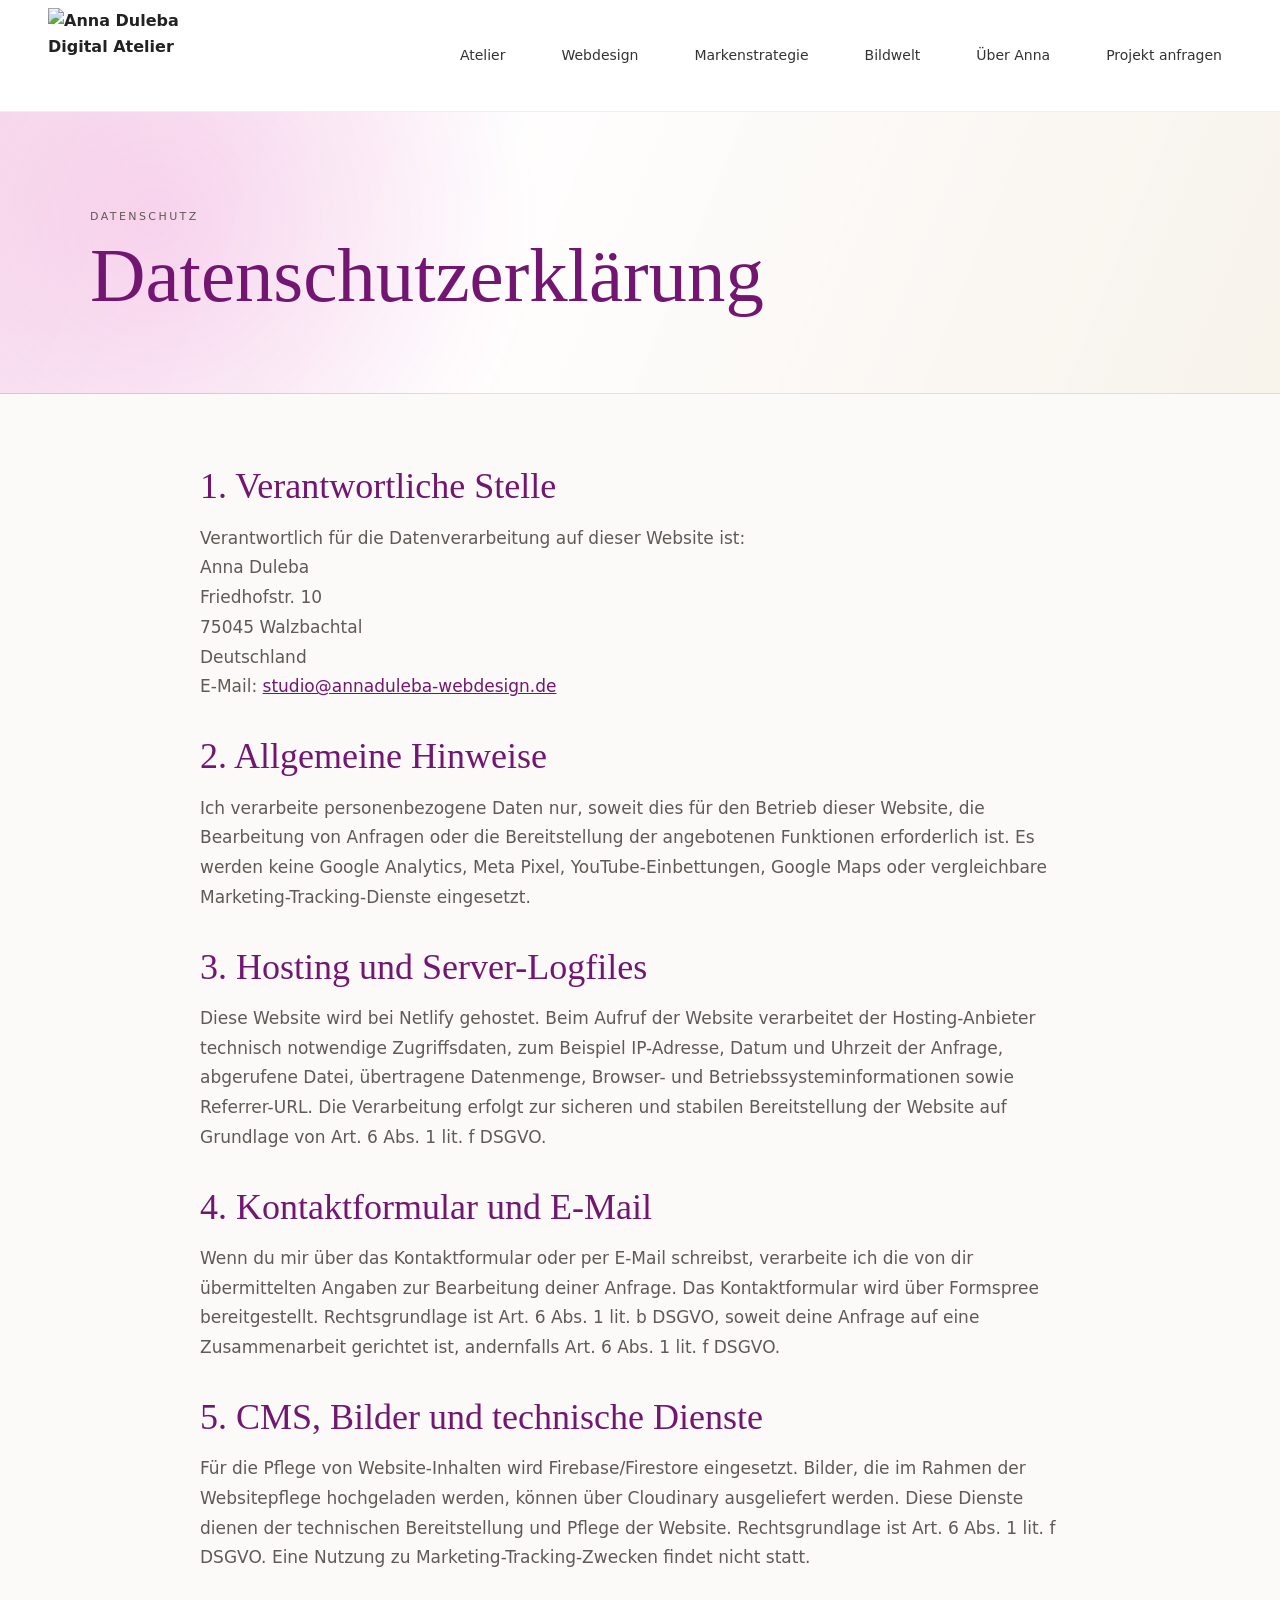
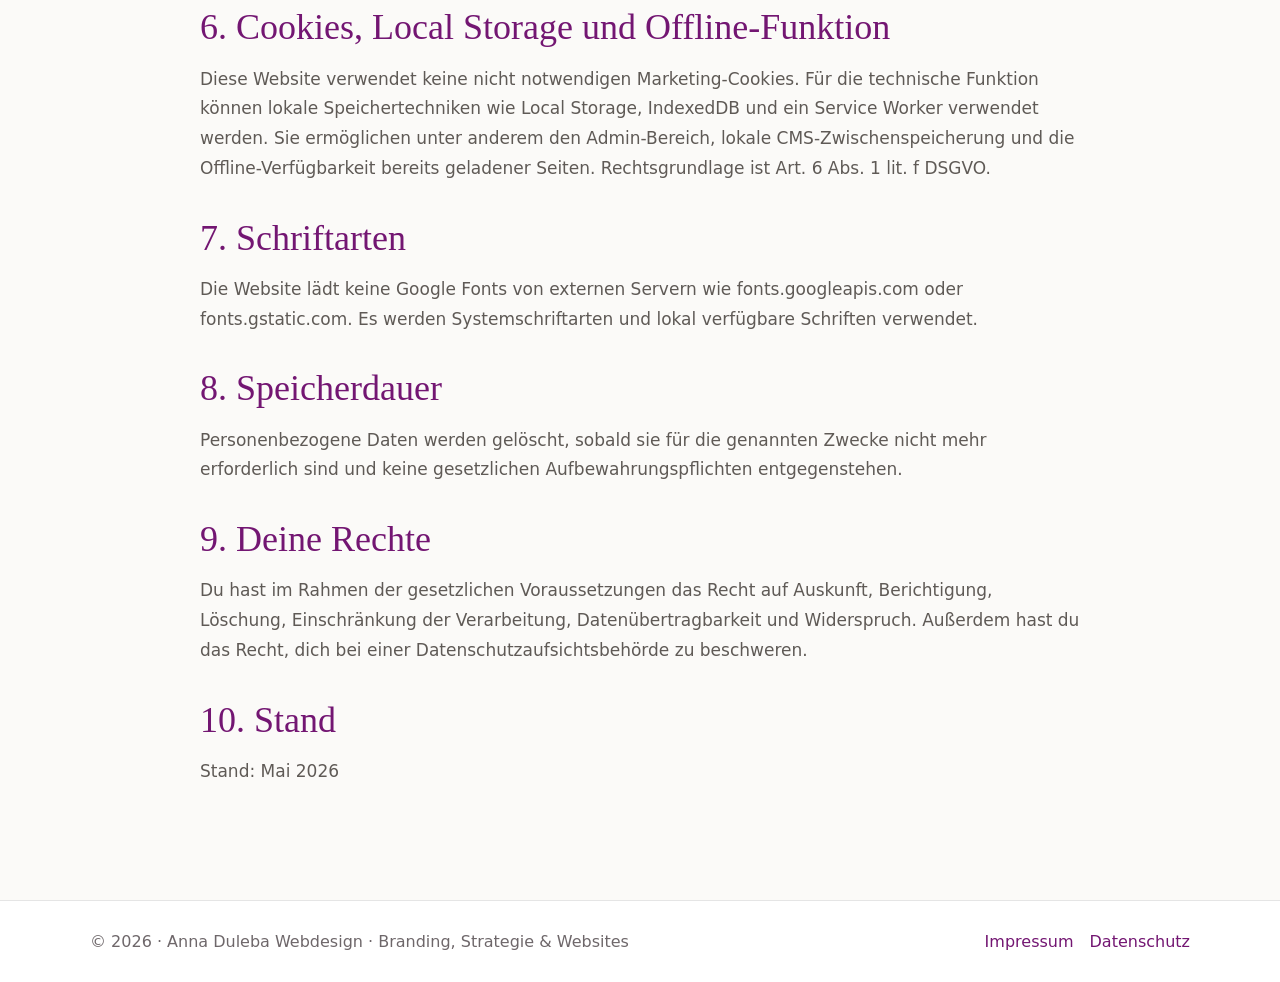
==== datenschutz/index.html @ f2fc76fa "Add legal pages and privacy-safe footer" ====
<!doctype html>
<html lang="de">
<head>
  <meta charset="utf-8" />
  <meta name="viewport" content="width=device-width,initial-scale=1" />
  <title>Datenschutz | Anna Duleba Digital Atelier</title>
  <meta name="description" content="Datenschutzerklärung von Anna Duleba Digital Atelier." />
  <meta name="robots" content="index,follow" />
  <link rel="canonical" href="https://annaduleba-webdesign.de/datenschutz/" />
  <link rel="icon" type="image/svg+xml" href="/favicon.svg">
  <link rel="icon" type="image/png" sizes="32x32" href="/favicon-32x32.png">
  <link rel="apple-touch-icon" href="/apple-touch-icon.png">
  <meta name="theme-color" content="#fffafd" />
  <link rel="stylesheet" href="/styles.css?v=legal-1" />
</head>
<body class="page-legal">
  <div id="site-header" class="site-header-overlay"></div>
  <main>
    <section class="legal-hero">
      <div class="container">
        <p class="eyebrow">DATENSCHUTZ</p>
        <h1>Datenschutzerklärung</h1>
      </div>
    </section>
    <section class="container legal-content">
      <h2>1. Verantwortliche Stelle</h2>
      <p>Verantwortlich für die Datenverarbeitung auf dieser Website ist:<br>Anna Duleba<br>Friedhofstr. 10<br>75045 Walzbachtal<br>Deutschland<br>E-Mail: <a href="mailto:studio@annaduleba-webdesign.de">studio@annaduleba-webdesign.de</a></p>
      <h2>2. Allgemeine Hinweise</h2>
      <p>Ich verarbeite personenbezogene Daten nur, soweit dies für den Betrieb dieser Website, die Bearbeitung von Anfragen oder die Bereitstellung der angebotenen Funktionen erforderlich ist. Es werden keine Google Analytics, Meta Pixel, YouTube-Einbettungen, Google Maps oder vergleichbare Marketing-Tracking-Dienste eingesetzt.</p>
      <h2>3. Hosting und Server-Logfiles</h2>
      <p>Diese Website wird bei Netlify gehostet. Beim Aufruf der Website verarbeitet der Hosting-Anbieter technisch notwendige Zugriffsdaten, zum Beispiel IP-Adresse, Datum und Uhrzeit der Anfrage, abgerufene Datei, übertragene Datenmenge, Browser- und Betriebssysteminformationen sowie Referrer-URL. Die Verarbeitung erfolgt zur sicheren und stabilen Bereitstellung der Website auf Grundlage von Art. 6 Abs. 1 lit. f DSGVO.</p>
      <h2>4. Kontaktformular und E-Mail</h2>
      <p>Wenn du mir über das Kontaktformular oder per E-Mail schreibst, verarbeite ich die von dir übermittelten Angaben zur Bearbeitung deiner Anfrage. Das Kontaktformular wird über Formspree bereitgestellt. Rechtsgrundlage ist Art. 6 Abs. 1 lit. b DSGVO, soweit deine Anfrage auf eine Zusammenarbeit gerichtet ist, andernfalls Art. 6 Abs. 1 lit. f DSGVO.</p>
      <h2>5. CMS, Bilder und technische Dienste</h2>
      <p>Für die Pflege von Website-Inhalten wird Firebase/Firestore eingesetzt. Bilder, die im Rahmen der Websitepflege hochgeladen werden, können über Cloudinary ausgeliefert werden. Diese Dienste dienen der technischen Bereitstellung und Pflege der Website. Rechtsgrundlage ist Art. 6 Abs. 1 lit. f DSGVO. Eine Nutzung zu Marketing-Tracking-Zwecken findet nicht statt.</p>
      <h2>6. Cookies, Local Storage und Offline-Funktion</h2>
      <p>Diese Website verwendet keine nicht notwendigen Marketing-Cookies. Für die technische Funktion können lokale Speichertechniken wie Local Storage, IndexedDB und ein Service Worker verwendet werden. Sie ermöglichen unter anderem den Admin-Bereich, lokale CMS-Zwischenspeicherung und die Offline-Verfügbarkeit bereits geladener Seiten. Rechtsgrundlage ist Art. 6 Abs. 1 lit. f DSGVO.</p>
      <h2>7. Schriftarten</h2>
      <p>Die Website lädt keine Google Fonts von externen Servern wie fonts.googleapis.com oder fonts.gstatic.com. Es werden Systemschriftarten und lokal verfügbare Schriften verwendet.</p>
      <h2>8. Speicherdauer</h2>
      <p>Personenbezogene Daten werden gelöscht, sobald sie für die genannten Zwecke nicht mehr erforderlich sind und keine gesetzlichen Aufbewahrungspflichten entgegenstehen.</p>
      <h2>9. Deine Rechte</h2>
      <p>Du hast im Rahmen der gesetzlichen Voraussetzungen das Recht auf Auskunft, Berichtigung, Löschung, Einschränkung der Verarbeitung, Datenübertragbarkeit und Widerspruch. Außerdem hast du das Recht, dich bei einer Datenschutzaufsichtsbehörde zu beschweren.</p>
      <h2>10. Stand</h2>
      <p>Stand: Mai 2026</p>
    </section>
  </main>
  <div id="site-footer"></div>
  <script src="/main.js?v=legal-3"></script>
</body>
</html>
---- styles.css ----
:root{
  --bg:#f6f2ea;
  --card:#ffffff;
  --card2:#fbf8f2;
  --text:#1b1b1b;
  --muted:#5e5a52;
  --line:rgba(20,20,20,.10);
  --accent:#731672;
  --accent-strong:#731672;
  --accent-soft:rgba(222,0,167,.22);
  --accent-mid:rgba(115,22,114,.51);
  --shadow:0 10px 30px rgba(0,0,0,.08);
  --radius:12px;
  --max:1100px;
}

*{box-sizing:border-box}

body{
  margin:0;
  font-family: ui-sans-serif, system-ui, -apple-system, Segoe UI, Roboto, Helvetica, Arial;
  color:var(--text);
  background:var(--bg);
  line-height:1.6;
}

a{color:inherit}

.wrap{
  max-width:var(--max);
  margin:0 auto;
  padding:22px 18px 70px;
}

/* =========================
   FULLBLEED (pełna szerokość)
========================= */
.fullbleed{
  width:100vw;
  margin-left:calc(50% - 50vw);
  margin-right:calc(50% - 50vw);
}

/* =========================
   HERO
========================= */
.hero{
  margin-top:16px;
  position:relative;
  overflow:hidden;
  min-height:420px;

  border-radius:var(--radius);
  border:1px solid rgba(0,0,0,.08);
  box-shadow:var(--shadow);

  background-size:cover;
  background-position:center 60%;
  background-repeat:no-repeat;
}

/* gradient na zdjęciu */
.hero::before{
  content:"";
  position:absolute;
  inset:0;
  background:linear-gradient(180deg, rgba(0,0,0,.08) 0%, rgba(0,0,0,.22) 100%);
  pointer-events:none;
}

/* HERO na samej górze (bez “karty”) */
.hero-top{
  margin-top:0;                 /* kluczowe: zdjęcie od samej góry */
  border-radius:0;
  border-left:0;
  border-right:0;
  box-shadow:none;
  min-height:520px;             /* możesz zmienić np. 480/600 */
}

/* Na mobile trochę niższe */
@media (max-width: 900px){
  .hero-top{ min-height:360px; }
}

/* =========================
   HEADERBAR (menu pod hero)
========================= */
.headerbar{
  background:rgba(246,242,234,.92);
  border-bottom:1px solid var(--line);
}

/* Wewnątrz headerbar trzymamy zawartość w max szerokości */
.headerbar .topbar{
  max-width:var(--max);
  margin:0 auto;
  padding:10px 18px 12px;   /* kontroluje wysokość paska menu */
  border-bottom:0;          /* ważne: usuwa podwójną linię */
}

/* =========================
   TOPBAR (to co w header.html)
========================= */
.topbar{
  display:flex;
  align-items:center;
  justify-content:space-between;
  gap:18px;
  padding:10px 0 18px;
  border-bottom:1px solid var(--line);
}

.brand{display:flex; flex-direction:column; gap:4px;}
.brand strong{font-size:14px; letter-spacing:.12em; text-transform:uppercase; color:var(--muted)}
.brand span{font-size:13px; color:var(--muted)}

.nav{
  display:flex;
  align-items:center;
  gap:14px;
  flex-wrap:wrap;
  font-size:14px;
}

.nav a{
  text-decoration:none;
  color:var(--muted);
  padding:8px 10px;
  border-radius:999px;
}

.nav a:hover{background:rgba(255,255,255,.6); color:var(--text)}

.nav .cta{
  background:var(--accent);
  color:#fff;
  border:1px solid rgba(0,0,0,.08);
}
.nav .cta:hover{opacity:.92}

.nav a.active{
  background:rgba(255,255,255,.65);
  color:var(--text);
  border:1px solid var(--line);
}

    .site-header {
  background:#fff;
  border-bottom:1px solid #eee;
}

.nav-container {
  width:min(100%, 1240px);
  margin:auto;
  padding:8px 28px;
  display:flex;
  justify-content:space-between;
  align-items:center;
}

.logo a {
  display:flex;
  align-items:center;
  text-decoration:none;
}

.logo img {
  display:block;
  width:132px;
  height:auto;
  aspect-ratio:1176 / 846;
  max-height:none;
  object-fit:contain;
}

.logo a {
  font-weight:600;
  text-decoration:none;
  color:#222;
}

.nav a {
  margin-left:22px;
  text-decoration:none;
  color:#333;
}

.burger {
  display:none;
  flex-direction:column;
  gap:6px;
  background:none;
  border:none;
}

.burger span {
  width:26px;
  height:3px;
  background:#333;
}

/* MOBILE */

@media(max-width:800px){

.nav-container {
  padding:8px 20px;
}

.nav {
  position:absolute;
  top:65px;
  left:0;
  right:0;
  background:white;
  display:none;
  flex-direction:column;
  text-align:center;
  padding:25px 0;
}

.nav a {
  margin:12px 0;
}

.nav.active {
  display:flex;
}

.burger {
  display:flex;
}

}
.site-header{
  position: sticky;
  top: 0;
  z-index: 9999;
}
/* MOBILE MENU FIX */
@media(max-width:800px){

  .burger{
    display:flex !important;
    z-index:9999;
  }

  .site-header .nav{
    display:none !important;
  }

  .site-header .burger[aria-expanded="true"] + .nav,
  .site-header .nav.active{
    display:flex !important;
  }

}
/* =========================
   FLOWERS OVERLAY
========================= */
.flower-wrap{
  position: relative;
  overflow: hidden; /* żeby kwiatki nie wyjeżdżały poza kartę/sekcję */
}

.flowers{
  position: absolute;
  pointer-events: none;
  user-select: none;
  opacity: .35;          /* premium subtil */
  width: 420px;          /* możesz zmienić */
  height: auto;
  z-index: 0;
  filter: saturate(1.02);
}

.flowers-bl{ left: -60px; bottom: -70px; }  /* bottom-left */
.flowers-tr{ right: -60px; top: -70px; transform: scaleX(-1); } /* top-right (lustrzane) */

/* Treść sekcji ma być nad kwiatkami */
.flower-wrap > *:not(.flowers){
  position: relative;
  z-index: 1;
}

/* mobile – mniejsze i jeszcze delikatniejsze */
@media (max-width: 800px){
  .flowers{ width: 280px; opacity: .26; }
  .flowers-bl{ left: -80px; bottom: -90px; }
  .flowers-tr{ right: -80px; top: -90px; }
}
/* ===== KWIATKI NA SAMYM DOLE STRONY ===== */

body{
  position:relative;
}

body::after{
  content:"";
  position:absolute;
  left:0;
  right:0;
  bottom:0;
  height:420px; /* wysokość kwiatków */
  background:url("flowers.png") center bottom / contain no-repeat;
  filter:opacity(40%);
  pointer-events:none;
  opacity:0.9;
}
.flowers{
  opacity:0.4;
  pointer-events:none;
}
.hero-bg {
  animation: slowFloat 25s ease-in-out infinite;
}

@keyframes slowFloat {
  0% { transform: scale(1) translateY(0); }
  50% { transform: scale(1.05) translateY(-10px); }
  100% { transform: scale(1) translateY(0); }
}
/* === HERO: subtle floating image (all pages) === */

.hero{
  background-size: cover;
  background-position: center;
  background-repeat: no-repeat;

  /* delikatny ruch */
  animation: slowFloat 40s ease-in-out infinite;
  will-change: transform;
}

/* jeśli chcesz mniej ruchu: zwiększ 40s na 55s */
@keyframes slowFloat{
  0%   { transform: scale(1) translateY(0); }
  50%  { transform: scale(1.05) translateY(-10px); }
  100% { transform: scale(1) translateY(0); }
}

/* Szacunek dla osób z "reduce motion" */
@media (prefers-reduced-motion: reduce){
  .hero{ animation: none; }
}
/* HERO: tylko górny pasek, nie tło całej strony */
.hero-top{
  height: 340px;
  background-size: cover;
  background-position: center;
  background-repeat: no-repeat;
  position: relative;
  z-index: 0;
}

/* delikatne przyciemnienie, żeby wyglądało premium */
.hero-top::after{
  content:"";
  position:absolute;
  inset:0;
  background: linear-gradient(180deg, rgba(0,0,0,.35), rgba(0,0,0,.15));
}

/* treść ma zawsze własne tło i jest NAD hero */
.wrap{
  position: relative;
  z-index: 2;
  background: var(--bg);
}
/* --- Subtle hero motion (Ken Burns) for .hero-top --- */
.hero-top{
  position: relative;
  overflow: hidden;
  background: none !important; /* tło przejmie pseudo-element */
}

/* obrazek w pseudo-element, żeby dało się go animować */
.hero-top::before{
  content:"";
  position:absolute;
  inset:0;
  background-image: var(--hero-img, none);
  background-size: cover;
  background-position: center;
  transform: scale(1.02);
  will-change: transform, background-position;
  animation: heroKenBurns 18s ease-in-out infinite alternate;
}

/* delikatny film/grain/kontrast – opcjonalnie, wygląda premium */
.hero-top::after{
  content:"";
  position:absolute;
  inset:0;
  background: linear-gradient(
    180deg,
    rgba(0,0,0,.10) 0%,
    rgba(0,0,0,.05) 35%,
    rgba(0,0,0,.12) 100%
  );
  pointer-events:none;
}

/* animacja: minimalny zoom + minimalny pan */
@keyframes heroKenBurns{
  0%{
    transform: scale(1.02);
    background-position: 50% 45%;
  }
  100%{
    transform: scale(1.07);
    background-position: 52% 55%;
  }
}

/* szanujemy osoby, które nie chcą animacji */
@media (prefers-reduced-motion: reduce){
  .hero-top::before{
    animation: none !important;
    transform: scale(1.03);
    background-position: center;
  }
}
/* Auf einen Blick – opis pod boldem */
.list li span{
  display:block;
  margin-top:4px;
  opacity:.75;
}
/* ====== ANNA REIKI – VOGUE / PREMIUM / SQUARE ====== */
:root{
  --bg: #fbfaf8;
  --paper: #ffffff;
  --rose: #efe2e4;           /* brudny róż */
  --rose2:#ead7da;           /* odcień jaśniejszy */
  --ink: #1b1b1b;
  --muted:#5f5a56;
  --line: rgba(0,0,0,.10);
  --shadow: 0 16px 44px rgba(0,0,0,.10);
  --shadow2: 0 10px 26px rgba(0,0,0,.08);
}

body{
  background: var(--bg);
}

.container{
  width: min(1100px, 92vw);
  margin: 0 auto;
}

.space-xl{ padding: clamp(26px, 5vw, 70px) 0; }

.muted{ color: var(--muted); }

.section-head h2{
  font-family: Georgia, "Times New Roman", Times, serif;
  font-weight: 400;
  letter-spacing: .01em;
  margin: 0 0 10px;
}
.section-head p{ margin: 0; }

/* SIGNATURE STRIP */
.sig-strip{
  background: var(--rose);
  border-top: 1px solid var(--line);
  border-bottom: 1px solid var(--line);
  padding: clamp(26px, 5vw, 60px) 0;
}

.sig-grid{
  display: grid;
  grid-template-columns: 1.15fr .85fr;
  gap: clamp(16px, 4vw, 44px);
  align-items: center;
}

.sig-sign{
  width: min(420px, 90%);
  height: auto;
  display: block;
  margin-bottom: 14px;
}

.sig-sub{
  margin: 0 0 18px;
  color: var(--muted);
  line-height: 1.7;
  max-width: 60ch;
}

.sig-cta{ display:flex; gap:12px; flex-wrap: wrap; }

.sig-photo{
  background: var(--paper);
  border: 1px solid var(--line);
  box-shadow: var(--shadow2);
  overflow: hidden; /* ostre rogi */
}

.sig-photo img{
  display:block;
  width:100%;
  height:auto;
  aspect-ratio: 4/5;
  object-fit: cover;
}

/* BUTTONS (square, Vogue) */
.btn{
  display:inline-flex;
  align-items:center;
  justify-content:center;
  padding: 12px 18px;
  border: 1px solid rgba(0,0,0,.22);
  text-decoration: none;
  color: var(--ink);
  background: transparent;
  font-weight: 600;
  transition: transform .18s ease, box-shadow .18s ease, background .18s ease;
}
.btn:hover{
  transform: translateY(-1px);
  box-shadow: 0 10px 22px rgba(0,0,0,.10);
}
.btn-primary{
  border-color: rgba(185,122,136,.75);
  background: rgba(255,255,255,.35);
}
.btn-primary:hover{
  background: rgba(185,122,136,.20);
}
.btn-ghost{
  background: transparent;
}

/* SPLIT BLOCKS (Twoje: raz lewo/prawo, mniejsze ~30%) */
.split{
  display: grid;
  grid-template-columns: .92fr 1.08fr;
  gap: clamp(14px, 3.6vw, 32px);
  align-items: center;

  /* “oddech” + elegancki pas jak na screenie */
  background: rgba(255,255,255,.55);
  border: 1px solid rgba(0,0,0,.06);
  padding: clamp(16px, 3.4vw, 30px);
  box-shadow: var(--shadow2);
  margin: 0 0 clamp(18px, 3.8vw, 34px);
}
.split-reverse{ grid-template-columns: 1.08fr .92fr; }
.split-reverse .media{ order: 2; }
.split-reverse .card{ order: 1; }

.media{
  background: var(--paper);
  border: 1px solid var(--line);
  box-shadow: 0 12px 26px rgba(0,0,0,.10);
  overflow: hidden;
}
.media img{
  width: 100%;
  height: 100%;
  display:block;
  aspect-ratio: 4/3;
  object-fit: cover;
}

.card{
  background: var(--rose);
  border: 1px solid var(--line);
  padding: clamp(16px, 3vw, 26px);
  box-shadow: 0 10px 24px rgba(0,0,0,.08);
}
.eyebrow{
  letter-spacing: .22em;
  font-size: 11px;
  color: var(--muted);
  margin: 0 0 10px;
  text-transform: uppercase;
}
.card h2{
  font-family: Georgia, "Times New Roman", Times, serif;
  font-weight: 400;
  margin: 0 0 12px;
  line-height: 1.15;
}
.card p{
  margin: 0 0 16px;
  color: #3b3430;
  line-height: 1.7;
  max-width: 60ch;
}

/* TILES */
.tiles{
  display:grid;
  grid-template-columns: repeat(2, minmax(0, 1fr));
  gap: clamp(14px, 3vw, 22px);
  margin-top: clamp(16px, 3vw, 22px);
}

.tile{
  display:block;
  background: var(--paper);
  border: 1px solid var(--line);
  text-decoration:none;
  color: var(--ink);
  box-shadow: 0 14px 30px rgba(0,0,0,.10);
  transition: transform .18s ease, box-shadow .18s ease;
  overflow: hidden;
}
.tile:hover{
  transform: translateY(-2px);
  box-shadow: 0 18px 40px rgba(0,0,0,.14);
}

.tile-media{
  background: #fff;
  border-bottom: 1px solid rgba(0,0,0,.06);
}
.tile-media img{
  width:100%;
  height:auto;
  display:block;
  aspect-ratio: 16/9;
  object-fit: cover;
}

.tile-body{
  padding: 16px 18px 18px;
  background: var(--rose2);
}
.tile-title{
  font-family: Georgia, "Times New Roman", Times, serif;
  font-weight: 400;
  font-size: 20px;
  margin-bottom: 6px;
}
.tile-text{
  color: var(--muted);
  line-height: 1.6;
  font-size: 15px;
}

/* SEO */
.seo{
  background: rgba(255,255,255,.55);
  border: 1px solid rgba(0,0,0,.06);
  padding: clamp(16px, 3.4vw, 28px);
  box-shadow: 0 10px 24px rgba(0,0,0,.08);
}
.seo h2{
  margin-top: 0;
  font-family: Georgia, "Times New Roman", Times, serif;
  font-weight: 400;
}
.seo-links a{ color: var(--ink); }

/* REVEAL ANIMATIONS (subtelnie, premium) */
.reveal{
  opacity: 0;
  transform: translateY(16px);
  transition: opacity .8s ease, transform .8s ease;
  will-change: opacity, transform;
}
.reveal.is-visible{
  opacity: 1;
  transform: translateY(0);
}

@media (max-width: 860px){
  .sig-grid{ grid-template-columns: 1fr; }
  .tiles{ grid-template-columns: 1fr; }
  .split, .split-reverse{ grid-template-columns: 1fr; }
  .split-reverse .media, .split-reverse .card{ order: initial; }
}
/* =========================
   ANNA REIKI – PREMIUM UI
   ========================= */

:root{
  --anna-bg: #fbfaf8;         /* jasne tło */
  --anna-rose: #efe2e4;       /* brudny róż (karty/pas) */
  --anna-rose-2: #e7d4d8;     /* trochę głębszy */
  --anna-text: #221f1d;
  --anna-muted: rgba(34,31,29,.72);
  --anna-line: rgba(34,31,29,.16);
  --anna-shadow: 0 18px 45px rgba(0,0,0,.10);
  --anna-shadow-soft: 0 12px 30px rgba(0,0,0,.08);
}

/* „reveal” – powolne pojawianie */
.reveal{
  opacity: 0;
  transform: translateY(18px);
  transition: opacity .9s ease, transform .9s ease;
  will-change: opacity, transform;
}
.reveal.is-visible{
  opacity: 1;
  transform: translateY(0);
}

/* HERO */
.hero-anna{
  background: var(--anna-rose);
  padding: clamp(50px, 6vw, 90px) 0;
  border-top: 1px solid rgba(255,255,255,.55);
  border-bottom: 1px solid rgba(0,0,0,.06);
}
.hero-anna__inner{
  width: min(1120px, 92vw);
  margin: 0 auto;
  display: grid;
  gap: clamp(18px, 2.5vw, 28px);
}

.hero-anna__top{
  display:flex;
  align-items:center;
  justify-content:space-between;
  gap: 22px;
}

.hero-anna__sig{
  height: clamp(44px, 5vw, 72px);
  width: auto;
  display:block;
  filter: contrast(1.05);
  opacity:.92;
}

.hero-anna__profile{
  width: clamp(72px, 7vw, 110px);
  height: clamp(72px, 7vw, 110px);
  border: 1px solid var(--anna-line);
  background: rgba(255,255,255,.65);
  box-shadow: var(--anna-shadow-soft);
  overflow:hidden; /* kwadrat */
}
.hero-anna__profile img{
  width:100%;
  height:100%;
  object-fit:cover;
  display:block;
}

.hero-anna__text{
  background: rgba(255,255,255,.55);
  border: 1px solid rgba(0,0,0,.06);
  box-shadow: var(--anna-shadow);
  padding: clamp(20px, 3vw, 34px);
}

.hero-anna__eyebrow{
  margin:0 0 10px 0;
  letter-spacing:.28em;
  font-size: 11px;
  color: var(--anna-muted);
  text-transform: uppercase;
}

.hero-anna__title{
  margin: 0 0 12px 0;
  font-family: Georgia, "Times New Roman", serif;
  font-weight: 400;
  font-size: clamp(26px, 3.4vw, 42px);
  line-height: 1.12;
  color: var(--anna-text);
}

.hero-anna__lead{
  margin: 0 0 18px 0;
  font-size: 16px;
  line-height: 1.8;
  color: var(--anna-muted);
  max-width: 70ch;
}

.hero-anna__cta{
  display:flex;
  flex-wrap:wrap;
  gap: 10px;
}

/* Buttons: kwadrat, Vogue border, soft hover */
.btn-anna{
  display:inline-flex;
  align-items:center;
  justify-content:center;
  padding: 12px 18px;
  border: 1px solid rgba(34,31,29,.35);
  color: var(--anna-text);
  background: transparent;
  text-decoration:none;
  font-weight: 600;
  letter-spacing:.02em;
  transition: transform .18s ease, background .18s ease, box-shadow .18s ease;
  box-shadow: 0 10px 22px rgba(0,0,0,.07);
}
.btn-anna:hover{
  transform: translateY(-1px);
  background: rgba(255,255,255,.55);
}
.btn-anna--ghost{
  border-color: rgba(34,31,29,.22);
  box-shadow: none;
}

/* TILES */
.tiles-anna{
  background: var(--anna-bg);
  padding: clamp(36px, 5vw, 70px) 0;
}
.tiles-anna__inner{
  width: min(1120px, 92vw);
  margin: 0 auto;
  display:grid;
  gap: 18px;
  grid-template-columns: repeat(4, 1fr);
}

.tile-anna{
  display:block;
  text-decoration:none;
  color: var(--anna-text);
  border: 1px solid rgba(0,0,0,.07);
  box-shadow: var(--anna-shadow-soft);
  background: #fff;
  overflow:hidden; /* kwadrat */
  transition: transform .18s ease, box-shadow .18s ease;
}
.tile-anna:hover{
  transform: translateY(-2px);
  box-shadow: 0 22px 55px rgba(0,0,0,.14);
}

.tile-anna__media{
  aspect-ratio: 4 / 3;
  background: var(--anna-rose);
}
.tile-anna__media img{
  width:100%;
  height:100%;
  object-fit:cover;
  display:block;
  filter: saturate(1.02);
}

.tile-anna__body{
  padding: 14px 14px 16px;
  background: rgba(239,226,228,.65);
  border-top: 1px solid rgba(0,0,0,.06);
}

.tile-anna__kicker{
  letter-spacing:.26em;
  font-size: 10px;
  text-transform: uppercase;
  color: var(--anna-muted);
  margin-bottom: 8px;
}

.tile-anna__title{
  font-family: Georgia, "Times New Roman", serif;
  font-weight: 400;
  font-size: 18px;
  line-height: 1.18;
  margin-bottom: 10px;
}

.tile-anna__hint{
  font-size: 13px;
  color: rgba(34,31,29,.78);
  display:inline-block;
  border-bottom: 1px solid rgba(34,31,29,.22);
  padding-bottom: 2px;
}

/* Responsive */
@media (max-width: 980px){
  .tiles-anna__inner{ grid-template-columns: repeat(2, 1fr); }
}
@media (max-width: 560px){
  .hero-anna__top{ align-items:flex-start; }
  .tiles-anna__inner{ grid-template-columns: 1fr; }
  .hero-anna__text{ background: rgba(255,255,255,.62); }
}
.site-header-overlay{
  position: absolute;
  top: 0; left: 0; right: 0;
  z-index: 9999;
}
.page-home main{
  padding-top: 64px;
}
/* === cleanup hero: remove mini label + tiny preview === */

/* mini podpis */
.hero-anna__eyebrow {
  display: none !important;
}

/* mała miniaturka zdjęcia */
.hero-anna__profile {
  display: none !important;
}
/* remove signature image in hero */
.hero-anna__sig {
  display: none !important;
}
/* tighten space between top hero and next section */
.sig-strip {
  padding-bottom: 40px !important;
}

.hero-anna {
  margin-top: 0 !important;
}
/* zmniejszamy odstęp między górnym podpisem a hero */

.sig-strip {
  padding-bottom: 40px !important;
}

.hero-anna {
  margin-top: 0 !important;
  padding-top: 40px !important;
}
/* PRO shadow pod zdjęciami w kafelkach */

.split .media img,
.sig-photo img {
  box-shadow: 0 22px 50px rgba(0,0,0,.18);
  border-radius: 6px;
}
.split {
  max-width: 900px;
  margin: 0 auto 90px;
}
section.container.space-xl {
  padding-top: 60px;
  padding-bottom: 60px;
}
.card,
.split,
.media img {
  border-radius: 0 !important;
}
.split {
  box-shadow: 0 18px 40px rgba(0,0,0,0.08);
  background: #f3e7e7;
}
.media img {
  box-shadow: 0 10px 25px rgba(0,0,0,0.12);
}
/* TEST-ANNA-20260206 */
.split {
  background: #f3e6e6;
  box-shadow: 0 25px 60px rgba(0,0,0,.07);
}

.space-xl {
  padding-top: 90px;
}


/* FULL WIDTH PINK BAND */

.fullbleed.pink-band{
  padding:55px 0 !important;  /* było 80px */
  margin:0;
}

/* container inside pink band */
.fullbleed.pink-band .container{
  max-width:1100px;
  margin:0 auto;
}

/* fix top gap from previous section */
section + .fullbleed.pink-band{
  margin-top:40px;
}
/* card only inside pink band (Über mich) */
.fullbleed.pink-band .card{
  border:1px solid #fff;
  background:rgba(255,255,255,0.55);
}
.fullbleed.pink-band .media img{
  border:2px solid #fff !important;
  background:#fff;
}
/* ===== ÜBER MICH – FIX: różowy pasek full width + biały frame zdjęcia + bezpieczny odstęp ===== */

body[data-page="ueber-mich"] section.fullbleed.pink-band{
  background:#f3e6e6 !important;   /* różowy pasek przez całą szerokość */
  padding:90px 0 !important;
  margin:0 !important;
}

body[data-page="ueber-mich"] .space-xl{
 body[data-page="ueeber-mich"] .space-xl{
  padding-top: 78px !important;
  padding-bottom: 45px !important;
}

}

/* ZABIJAMY różowe tło na kafelku, bo pasek ma być różowy, a kafelek czysty */
body[data-page="ueber-mich"] .fullbleed.pink-band .split{
  background:transparent !important;
  box-shadow:none !important;
}

/* BIAŁA RAMKA / KADR dla zdjęcia */
body[data-page="ueber-mich"] .fullbleed.pink-band .media{
  background:#fff !important;
  padding:14px !important;
  border-radius:22px !important;
  box-shadow:0 18px 40px rgba(0,0,0,.08);
}

body[data-page="ueber-mich"] .fullbleed.pink-band .media img{
  display:block;
  width:100%;
  height:auto;
  border:0 !important;             /* żadnej różowej ramki na img */
  border-radius:18px !important;
}

/* Kafelek z tekstem – jasny, elegancki, bez różowych obwódek */
body[data-page="ueber-mich"] .fullbleed.pink-band .card{
  border:1px solid #fff !important;
  background:rgba(255,255,255,.82) !important;
}
body.page-about main{
  padding-top: 90px;
}
/* mobile spacing between buttons */
@media (max-width: 768px){
  .sig-cta a,
  .hero-anna__cta a{
    margin-bottom:12px;
  }
}
/* Über mich – odstęp między przyciskami na mobile */
@media (max-width: 768px){
  .ctaRow{
    display:flex !important;
    flex-direction:column !important;
    gap:12px !important;
  }
  .ctaRow .btn{
    width:100%;
    text-align:center;
  }
}
@media (max-width:768px){
  .ctaRow{
    display:flex;
    flex-direction:column;
    gap:16px;
  }
}
body.page-worum main{
  padding-top: 120px; /* regulujesz tu wysokość */
}

/* ===== FULLBLEED PINK BAND (ONE SOURCE OF TRUTH) ===== */
.fullbleed-pink-band{
  width:100%;
  background:#f3e6e8;
  margin:0;
  padding:160px 0;
  margin-top:-300px;
}


/* żeby container nie robił dodatkowej „grubości” */
.fullbleed-pink-band .container{
  padding-top: 0 !important;
  padding-bottom: 0 !important;
}
.section-head {
  margin-bottom: clamp(24px, 6vw, 48px);
}
/* === FORCE FIX: Titel nie chowa się pod headerem === */
body.page-angebot main {
  padding-top: 120px !important;
}

/* === FORCE FIX: różowy pas widoczny i z oddechem === */
body.page-angebot .pink-band {
  background: #f3e3e6 !important;
  padding-top: 64px !important;
  padding-bottom: 64px !important;
  margin-top: 40px !important;
}
/* === Angebot: H1 nie może wchodzić pod header === */
body[data-page="angebot"] main{
  padding-top: 140px !important;
}

/* === Angebot: różowy pas MUSI być widoczny === */
body[data-page="angebot"] .pink-band,
body[data-page="angebot"] .fullbleed-pink-band{
  background:#f3e6e8 !important;
  padding: 80px 0 !important;
  margin-top: 40px !important;
}
/* === Angebot: pink band o kontrolowanej grubości === */
body[data-page="angebot"] .pink-band {
  position: relative;
  background: transparent !important;
}

/* wizualny pas */
body[data-page="angebot"] .pink-band::before {
  content: "";
  position: absolute;
  top: 0;
  left: 0;
  width: 100%;
  height: clamp(220px, 32vw, 360px); /* TU kontrolujesz grubość */
  background: #f3e3e6;
  z-index: 0;
}

/* content ma być nad pasem */
body[data-page="angebot"] .pink-band > * {
  position: relative;
  z-index: 1;
}
body[data-page="angebot"] .pink-band { position:relative; background:transparent !important; }
body[data-page="angebot"] .pink-band::before { content:""; position:absolute; top:0; left:0; width:100%; height:clamp(220px,32vw,360px); background:#f3e3e6; z-index:0; }
body[data-page="angebot"] .pink-band > * { position:relative; z-index:1; }
/* Angebot – podciągamy treść bliżej nagłówka */
body[data-page="angebot"] .pink-band .container{
  padding-top: 18px !important;
}

/* jeśli nadal jest za nisko – dodatkowo */
body[data-page="angebot"] .pink-band{
  margin-top: -40px;
}
/* === ANGEBOT: tylko kosmetyka odstępów (bez ruszania HTML) === */

/* 1) Zmniejsz gigantyczną pustą przestrzeń nad różową sekcją */
main {
  padding-top: 0 !important;
}

/* 2) Jeśli nagłówek "Angebot" siedzi w jakimś hero – zbij marginesy h1/p */
h1 { margin-bottom: 14px !important; }
h1 + p { margin-top: 0 !important; }

/* 3) Różowa sekcja: mniej powietrza u góry (żeby karta była wyżej) */
section[style*="#f6e2ea"],
section[style*="#f6e4e8"] {
  padding-top: 70px !important;
}

/* 4) Karta: żeby nie miała dodatkowego odsunięcia od góry */
section[style*="#f6e2ea"] > *:first-child,
section[style*="#f6e4e8"] > *:first-child {
  margin-top: 0 !important;
}
/* === GLOBAL: spójny fullbleed/hero (bez ryzyka) === */
.fullbleed{
  width:100vw;
  margin-left:calc(50% - 50vw);
  margin-right:calc(50% - 50vw);
}
.hero{
  background-size:cover;
  background-position:center 35%;
  background-repeat:no-repeat;
}
/* =========================================================
   FIX: H1 on "Über mich" + "Worum" hidden under sticky header
   (page-specific, zero global hammers)
========================================================= */

/* 1) Anchor safety (jeśli kiedyś linkujesz do #sekcji) */
body.page-about h1,
body.page-about h2,
body.page-worum h1,
body.page-worum h2{
  scroll-margin-top: 120px;
}

/* 2) Add top offset ONLY on these pages */
body.page-about main,
body.page-worum main{
  padding-top: 120px;
}

/* 3) If the title still sits too high, give the first page header a bit of air */
body.page-about main > *:first-child,
body.page-worum main > *:first-child{
  margin-top: 10px;
}
/* =========================================================
   FIX: titles hidden under sticky header
   Reliable: based on data-page (works even if class differs)
========================================================= */

/* Über mich */
body[data-page="ueber-mich"] main{
  padding-top: 180px !important;
}
body[data-page="ueber-mich"] h1{
  margin-top: 24px !important;
}
body[data-page="ueber-mich"] h1,
body[data-page="ueber-mich"] h2{
  scroll-margin-top: 180px;
}


body[data-page="worum"] h1,
body[data-page="worum"] h2{
  scroll-margin-top: 180px;
}
/* =========================================================
   REAL FIX: page title hidden under sticky header
   Targets the actual title block, not main
========================================================= */

/* Worum – spokojny oddech u góry (jak Angebot) */
body[data-page="worum"] main{
  padding-top: 140px !important;
}

/* Kontakt – ten sam oddech */
body[data-page="kontakt"] main{
  padding-top: 220px !important;

}
/* ÜBER MICH – zmniejsz różowy pas (fullbleed pink-band) */
body[data-page="ueber-mich"] section.fullbleed.pink-band{
  padding-top: 0 !important;
  padding-bottom: 0 !important;
}

body[data-page="ueber-mich"] section.fullbleed.pink-band .container.space-xl{
  padding-top: 40px !important;
  padding-bottom: 40px !important;
}
/* ===============================
   KONTAKT – zmniejszenie różowego pasa
   =============================== */

body[data-page="kontakt"] section.fullbleed.pink-band {
  padding: 0 !important;
}

body[data-page="kontakt"] section.fullbleed.pink-band .container.space-xl {
  padding-top: 60px !important;
  padding-bottom: 60px !important;
}

/* Mobile */
@media (max-width: 768px) {
  body[data-page="kontakt"] section.fullbleed.pink-band .container.space-xl {
    padding-top: 40px !important;
    padding-bottom: 40px !important;
  }
}
.admin-login {
  background: transparent;
  border: none;
  font: inherit;
  color: inherit;
  cursor: pointer;
  padding: 0;
  margin-left: 20px;
}

.admin-login:hover {
  opacity: 0.6;
}




/* Mini CMS admin mode */
.cms-adminbar {
  position: fixed;
  right: 18px;
  bottom: 18px;
  z-index: 9999;
  display: flex;
  align-items: center;
  gap: 8px;
  padding: 8px;
  border: 1px solid rgba(70, 42, 50, .14);
  border-radius: 999px;
  background: rgba(255, 252, 248, .92);
  box-shadow: 0 18px 46px rgba(72, 40, 48, .18);
  backdrop-filter: blur(14px);
}
.cms-adminbar__status {
  padding: 0 8px 0 10px;
  color: rgba(42, 31, 35, .62);
  font-size: 12px;
  white-space: nowrap;
}
.cms-adminbar button {
  border: 0;
  border-radius: 999px;
  padding: 9px 13px;
  background: #2a1f23;
  color: #fff;
  font: inherit;
  font-size: 13px;
  font-weight: 700;
  cursor: grab;
  touch-action: none;
  user-select: none;
}
body.cms-editing [data-cms-image]:active {
  cursor: grabbing;
}
.cms-adminbar button[disabled] { cursor: wait; opacity: .55; }
.cms-adminbar__logout { background: transparent !important; color: rgba(42, 31, 35, .70) !important; }
.cms-login {
  position: fixed;
  right: 18px;
  bottom: 18px;
  z-index: 9998;
  display: grid;
  gap: 8px;
  width: min(280px, calc(100vw - 36px));
  border: 1px solid rgba(115, 22, 114, .18);
  border-radius: 12px;
  padding: 12px;
  background: rgba(255, 255, 255, .92);
  color: var(--ink);
  box-shadow: 0 14px 34px rgba(43, 30, 43, .08);
  backdrop-filter: blur(14px);
}
.cms-login__toggle {
  display: none;
}
.cms-login__body {
  display: grid;
  gap: 8px;
}
.cms-login strong {
  color: var(--accent-strong);
  font-family: Georgia, 'Times New Roman', serif;
  font-size: 18px;
  font-weight: 400;
}
.cms-login__form {
  display: grid;
  gap: 8px;
}
.cms-login input,
.cms-login button {
  width: 100%;
  min-height: 38px;
  border-radius: 8px;
  font: inherit;
  font-size: 13px;
}
.cms-login input {
  border: 1px solid rgba(115, 22, 114, .15);
  padding: 0 10px;
  background: rgba(255,255,255,.86);
}
.cms-login button {
  border: 1px solid rgba(115, 22, 114, .18);
  background: rgba(115, 22, 114, .08);
  color: var(--accent-strong);
  font-weight: 700;
  cursor: pointer;
}
body.cms-editing [data-cms] {
  position: relative;
  outline: 1px dashed rgba(176, 74, 106, .42);
  outline-offset: 5px;
  border-radius: 8px;
  cursor: text;
}
body.cms-editing [data-cms]:focus {
  outline: 2px solid rgba(176, 74, 106, .62);
  box-shadow: 0 0 0 8px rgba(176, 74, 106, .10);
}
body.cms-editing [data-cms-image] {
  position: relative;
  outline: 1px dashed rgba(176, 74, 106, .42);
  outline-offset: 5px;
  cursor: pointer;
}
body.cms-editing [data-cms-image]::after {
  content: "Bild ändern · ziehen";
  position: absolute;
  right: 16px;
  bottom: 16px;
  z-index: 2;
  padding: 8px 12px;
  border-radius: 999px;
  background: rgba(255, 255, 255, .9);
  color: var(--accent-strong);
  font-size: 13px;
  font-weight: 700;
  box-shadow: 0 12px 28px rgba(43, 30, 43, .12);
}

/* Gallery placeholder for the future image world */
.gallery-hero{
  padding:clamp(112px, 12vw, 156px) 0 clamp(76px, 8vw, 104px);
  background:
    radial-gradient(circle at 12% 38%, rgba(222,0,167,.16), transparent 34%),
    radial-gradient(circle at 68% 12%, rgba(115,22,114,.09), transparent 28%),
    linear-gradient(112deg, rgba(222,0,167,.13) 0%, rgba(255,255,255,.82) 34%, rgba(255,255,255,.92) 58%, rgba(246,242,234,.96) 100%);
  border-bottom:1px solid var(--line);
}

.gallery-hero h1{
  max-width:760px;
  margin:12px 0 22px;
  font-family: Georgia, 'Times New Roman', serif;
  font-size:clamp(48px, 7vw, 92px);
  line-height:1;
  font-weight:400;
  color:var(--accent-strong);
}

.gallery-hero .muted{
  max-width:680px;
  font-size:18px;
  line-height:1.65;
}

.gallery-grid{
  display:grid;
  grid-template-columns:repeat(4, minmax(0, 1fr));
  gap:16px;
}

.gallery-tile{
  position:relative;
  min-height:260px;
  display:flex;
  align-items:flex-end;
  padding:22px;
  border:1px solid rgba(115,22,114,.16);
  border-radius:8px;
  background:
    linear-gradient(145deg, rgba(255,255,255,.78), rgba(222,0,167,.09)),
    repeating-linear-gradient(90deg, rgba(115,22,114,.10) 0 1px, transparent 1px 18px);
  box-shadow:0 18px 46px rgba(43,30,43,.08);
}

.gallery-tile::before{
  content:"";
  position:absolute;
  inset:0;
  background:
    radial-gradient(circle at 18% 18%, rgba(222,0,167,.10), transparent 36%),
    linear-gradient(180deg, rgba(255,255,255,.15), rgba(255,255,255,.74));
  opacity:.88;
  pointer-events:none;
}

.gallery-tile[data-image-url]:not([data-image-url=""]){
  background-size:cover;
  background-position:center;
  cursor:zoom-in;
}

.gallery-tile[data-image-url]:not([data-image-url=""])::before{
  background:
    linear-gradient(180deg, rgba(255,255,255,.04), rgba(35,23,35,.46)),
    radial-gradient(circle at 16% 18%, rgba(255,255,255,.20), transparent 34%);
}

.gallery-tile > div{
  position:relative;
  z-index:1;
}

.gallery-tile[data-image-url]:not([data-image-url=""]) h2,
.gallery-tile[data-image-url]:not([data-image-url=""]) p,
.gallery-tile[data-image-url]:not([data-image-url=""]) span{
  color:#fff;
  text-shadow:0 10px 26px rgba(0,0,0,.24);
}

body:not(.cms-editing) .gallery-tile[data-image-url]:not([data-image-url=""])::before{
  opacity:0;
}

body:not(.cms-editing) .gallery-tile[data-image-url]:not([data-image-url=""]) > div{
  opacity:0;
  pointer-events:none;
}

.gallery-tile--large{
  grid-column:span 2;
  grid-row:span 2;
  min-height:536px;
}

.gallery-tile--wide{
  grid-column:span 2;
}

.gallery-tile span{
  display:block;
  margin-bottom:12px;
  color:var(--accent);
  font-size:13px;
  letter-spacing:.18em;
  text-transform:uppercase;
}

.gallery-tile h2{
  margin:0 0 8px;
  font-family:Georgia, 'Times New Roman', serif;
  font-size:28px;
  font-weight:400;
  color:var(--accent-strong);
}

.gallery-tile p{
  max-width:360px;
  margin:0;
  color:var(--muted);
}

.gallery-lightbox{
  position:fixed;
  inset:0;
  z-index:10000;
  display:grid;
  grid-template-columns:72px minmax(0, 1fr) 72px;
  align-items:center;
  gap:12px;
  padding:28px;
  background:rgba(20,14,20,.86);
  backdrop-filter:blur(18px);
  opacity:0;
  pointer-events:none;
  transition:opacity .18s ease;
}

.gallery-lightbox.is-open{
  opacity:1;
  pointer-events:auto;
}

.lightbox-open{
  overflow:hidden;
}

.gallery-lightbox__figure{
  min-width:0;
  margin:0;
  display:grid;
  justify-items:center;
  gap:14px;
}

.gallery-lightbox__image{
  display:block;
  max-width:100%;
  max-height:calc(100vh - 132px);
  width:auto;
  height:auto;
  object-fit:contain;
  border-radius:8px;
  box-shadow:0 26px 80px rgba(0,0,0,.36);
  background:#fff;
}

.gallery-lightbox__caption{
  min-height:20px;
  color:rgba(255,255,255,.82);
  font-size:14px;
  text-align:center;
}

.gallery-lightbox__close,
.gallery-lightbox__nav{
  border:1px solid rgba(255,255,255,.22);
  border-radius:999px;
  background:rgba(255,255,255,.12);
  color:#fff;
  cursor:pointer;
  box-shadow:none;
}

.gallery-lightbox__close{
  position:absolute;
  top:18px;
  right:18px;
  width:44px;
  height:44px;
  font-size:32px;
  line-height:1;
}

.gallery-lightbox__nav{
  width:56px;
  height:56px;
  justify-self:center;
  font-size:44px;
  line-height:1;
}

.gallery-lightbox__close:hover,
.gallery-lightbox__nav:hover{
  background:rgba(255,255,255,.20);
}

@media (max-width:900px){
  .gallery-grid{ grid-template-columns:1fr 1fr; }
  .gallery-tile--large,
  .gallery-tile--wide{ grid-column:span 2; }
}

@media (max-width:620px){
  .gallery-hero{
    padding:92px 0 68px;
  }
  .gallery-hero h1{
    font-size:clamp(42px, 15vw, 64px);
    line-height:1.04;
  }
  .gallery-grid{ grid-template-columns:1fr; }
  .gallery-tile,
  .gallery-tile--large,
  .gallery-tile--wide{
    grid-column:span 1;
    min-height:320px;
  }
}

/* Old Reiki floral decoration is disabled for the webdesign brand. */
.flower-wrap,
.flowers,
body::after{
  display:none !important;
  content:none !important;
  background:none !important;
}

/* Temporary home hero: use the digital atelier banner instead of the old Reiki image strip. */
.page-home .sig-strip{
  background:
    radial-gradient(circle at 11% 40%, rgba(222,0,167,.075), transparent 31%),
    linear-gradient(112deg, rgba(222,0,167,.055) 0%, rgba(255,255,255,.90) 34%, rgba(255,255,255,.96) 62%, rgba(246,242,234,.82) 100%);
}

.page-home .sig-grid{
  grid-template-columns:1fr;
}

.page-home .sig-brand{
  align-items:center;
  text-align:center;
}

.page-home .sig-brand::before{
  content:"";
  display:block;
  width:min(100%, 1120px);
  aspect-ratio:10 / 3;
  margin:0 auto 24px;
  background:
    radial-gradient(circle at 7% 43%, rgba(222,0,167,.04), transparent 30%),
    linear-gradient(112deg, rgba(222,0,167,.025) 0%, rgba(255,255,255,0) 36%, rgba(246,242,234,.10) 100%),
    url("hero-digital-atelier-banner-v3.png") center / contain no-repeat;
}

.page-home .sig-sign,
.page-home .sig-photo,
.page-home .sig-sub,
.page-home .sig-cta{
  display:none !important;
}

.home-hero,
.offer-hero,
.strategy-hero,
.contact-hero{
  position:relative;
  overflow:hidden;
}

.home-hero{
  background:
    radial-gradient(circle at 11% 40%, rgba(222,0,167,.075), transparent 31%),
    linear-gradient(112deg, rgba(222,0,167,.055) 0%, rgba(255,255,255,.90) 34%, rgba(255,255,255,.96) 62%, rgba(246,242,234,.82) 100%);
  border-bottom:1px solid var(--line);
}

.hero-waves{
  position:absolute;
  inset:0;
  width:100%;
  height:100%;
  z-index:2;
  pointer-events:none;
  opacity:.95;
  mix-blend-mode:multiply;
}

.home-hero__brand{
  position:relative;
  z-index:3;
  width:min(100%, 1120px);
  aspect-ratio:10 / 3;
  margin:0 auto;
  background-color:rgba(255,255,255,.74);
  background:
    radial-gradient(circle at 7% 43%, rgba(222,0,167,.04), transparent 30%),
    linear-gradient(112deg, rgba(222,0,167,.025) 0%, rgba(255,255,255,0) 36%, rgba(246,242,234,.10) 100%),
    url("hero-digital-atelier-banner-v3.png") center / contain no-repeat;
}

.page-webdesign .home-hero__brand{
  width:100%;
  max-width:none;
  height:300px;
  aspect-ratio:auto;
  margin:0;
  background:
    radial-gradient(circle at 11% 42%, rgba(222,0,167,.055), transparent 31%),
    linear-gradient(112deg, rgba(222,0,167,.035) 0%, rgba(255,255,255,.18) 36%, rgba(246,242,234,.12) 100%),
    url("hero-digital-atelier-banner-v3.png") center / 1000px 300px no-repeat;
}

.page-webdesign main{
  padding-top:0 !important;
}

.page-webdesign .site-header-overlay{
  position:sticky;
}

.home-hero__content{
  position:relative;
  z-index:4;
  padding:54px 18px 74px;
  text-align:center;
}

.home-hero h1{
  max-width:980px;
  margin:10px auto 16px;
  color:var(--accent-strong);
  font-family:Georgia, 'Times New Roman', serif;
  font-size:clamp(44px, 6vw, 86px);
  font-weight:400;
  line-height:1;
}

.home-hero__lead{
  max-width:760px;
  margin:0 auto;
  color:var(--muted);
  font-size:20px;
}

.home-actions{
  display:flex;
  justify-content:center;
  gap:12px;
  flex-wrap:wrap;
  margin-top:28px;
}

.home-intro,
.home-process{
  display:grid;
  grid-template-columns:.9fr 1.1fr;
  gap:54px;
  align-items:start;
  padding-top:92px;
  padding-bottom:92px;
}

.home-intro h2,
.home-process h2,
.brand-coherence h2,
.home-services h2,
.home-gallery-teaser h2,
.home-final-cta h2{
  margin:8px 0 14px;
  color:var(--accent-strong);
  font-family:Georgia, 'Times New Roman', serif;
  font-size:clamp(34px, 4vw, 58px);
  font-weight:400;
  line-height:1.05;
}

.home-intro__copy p,
.process-copy p,
.home-gallery-teaser p,
.coherence-panel p{
  color:var(--muted);
  font-size:18px;
}

.brand-coherence{
  padding:86px 0;
  background:
    linear-gradient(112deg, rgba(222,0,167,.06), rgba(255,255,255,.86) 46%, rgba(246,242,234,.76)),
    radial-gradient(circle at 15% 40%, rgba(222,0,167,.08), transparent 30%);
  border-top:1px solid var(--line);
  border-bottom:1px solid var(--line);
}

.coherence-panel{
  max-width:940px;
}

.home-services{
  padding:92px 0;
}

.service-grid{
  display:grid;
  grid-template-columns:repeat(3, minmax(0, 1fr));
  gap:16px;
}

.service-card{
  min-height:360px;
  padding:0;
  display:grid;
  grid-template-rows:155px 1fr;
  overflow:hidden;
  border:1px solid rgba(115,22,114,.14);
  border-radius:8px;
  background:
    linear-gradient(145deg, rgba(255,255,255,.84), rgba(222,0,167,.055)),
    repeating-linear-gradient(90deg, rgba(115,22,114,.08) 0 1px, transparent 1px 18px);
  box-shadow:0 18px 46px rgba(43,30,43,.07);
}

.service-card__media{
  position:relative;
  min-height:155px;
  background:
    radial-gradient(circle at 18% 26%, rgba(222,0,167,.11), transparent 34%),
    radial-gradient(circle at 82% 18%, rgba(115,22,114,.08), transparent 32%),
    linear-gradient(135deg, rgba(255,255,255,.72), rgba(255,245,253,.72)),
    repeating-linear-gradient(90deg, rgba(115,22,114,.075) 0 1px, transparent 1px 18px);
  background-size:cover;
  background-position:center;
  border-bottom:1px solid rgba(115,22,114,.11);
}

.service-card__media::before{
  content:"";
  position:absolute;
  inset:0;
  background:
    linear-gradient(180deg, rgba(255,255,255,.04), rgba(255,255,255,.58)),
    radial-gradient(circle at 85% 85%, rgba(200,155,200,.14), transparent 34%);
  pointer-events:none;
}

.service-card__media[data-image-url]:not([data-image-url=""]){
  background-size:cover;
  background-position:center;
}

.service-card__media[data-image-url]:not([data-image-url=""])::before{
  background:linear-gradient(180deg, rgba(255,255,255,0), rgba(35,23,35,.20));
}

.service-card__body{
  padding:24px;
}

.service-card span{
  color:var(--accent);
  font-size:13px;
  letter-spacing:.18em;
}

.service-card h3{
  margin:34px 0 10px;
  color:var(--accent-strong);
  font-family:Georgia, 'Times New Roman', serif;
  font-size:30px;
  font-weight:400;
}

.service-card p,
.process-list span{
  color:var(--muted);
}

.process-list{
  display:grid;
  gap:12px;
}

.process-list div{
  padding:20px;
  border:1px solid rgba(115,22,114,.13);
  border-radius:8px;
  background:#fff;
}

.process-list strong,
.process-list span{
  display:block;
}

.process-list strong{
  margin-bottom:6px;
  color:var(--accent-strong);
}

.home-gallery-teaser{
  padding:86px 0;
  background:#fff;
}

.gallery-teaser__inner{
  max-width:880px;
  padding:44px;
  border:1px solid rgba(115,22,114,.13);
  border-radius:8px;
  background:
    radial-gradient(circle at 8% 10%, rgba(222,0,167,.075), transparent 30%),
    linear-gradient(135deg, rgba(255,255,255,.96), rgba(246,242,234,.72));
}

.home-final-cta{
  padding-top:86px;
  padding-bottom:110px;
  text-align:center;
}

.home-final-cta h2{
  max-width:900px;
  margin-left:auto;
  margin-right:auto;
}

/* Final home hero banner rendering: use the real image so it cannot crop. */
.page-webdesign .home-hero{
  overflow:hidden;
}

.page-webdesign .home-hero__brand{
  position:relative;
  height:auto !important;
  min-height:0 !important;
  width:100% !important;
  max-width:none !important;
  margin:0 !important;
  background:
    radial-gradient(circle at 11% 42%, rgba(222,0,167,.055), transparent 31%),
    linear-gradient(112deg, rgba(222,0,167,.035) 0%, rgba(255,255,255,.18) 36%, rgba(246,242,234,.12) 100%) !important;
}

.page-webdesign .home-hero__brand::after{
  content:"";
  position:absolute;
  inset:0;
  z-index:2;
  pointer-events:none;
  background:
    radial-gradient(circle at 10% 42%, rgba(222,0,167,.10), transparent 30%),
    linear-gradient(112deg, rgba(222,0,167,.055), rgba(255,255,255,0) 40%, rgba(246,242,234,.10));
}

.page-webdesign .home-hero__brand img{
  position:relative;
  z-index:1;
  display:block;
  width:100%;
  height:auto;
  margin:0 auto;
}

@media (max-width:900px){
  .home-intro,
  .home-process,
  .service-grid{
    grid-template-columns:1fr;
  }
  .service-grid{
    gap:18px;
  }
  .service-card{
    min-height:0;
    grid-template-rows:clamp(190px, 48vw, 260px) auto;
  }
  .service-card__body{
    padding:22px;
  }
  .service-card h3{
    margin-top:26px;
    font-size:clamp(27px, 8vw, 36px);
    line-height:1.02;
  }
  .home-hero__content{
    padding-top:38px;
  }
}
@media (max-width: 720px) {
  .cms-login {
    right: 10px;
    bottom: 10px;
    width: auto;
    padding: 0;
    border: 0;
    border-radius: 999px;
    background: transparent;
    box-shadow: none;
  }
  .cms-login__toggle {
    display: block;
    width: 58px;
    min-height: 42px;
    border-radius: 999px;
    border: 1px solid rgba(115, 22, 114, .18);
    background: rgba(255, 255, 255, .94);
    color: var(--accent-strong);
    box-shadow: 0 14px 34px rgba(43, 30, 43, .10);
  }
  .cms-login__body {
    display: none;
    width: min(280px, calc(100vw - 20px));
    margin-top: 8px;
    padding: 12px;
    border: 1px solid rgba(115, 22, 114, .18);
    border-radius: 14px;
    background: rgba(255, 255, 255, .95);
    box-shadow: 0 14px 34px rgba(43, 30, 43, .10);
    backdrop-filter: blur(14px);
  }
  .cms-login.is-open .cms-login__body {
    display: grid;
  }
  .cms-adminbar {
    right: 10px;
    bottom: 10px;
    left: 10px;
    justify-content: center;
    border-radius: 18px;
    flex-wrap: wrap;
    padding: 6px;
    gap: 5px;
  }
  .cms-adminbar button {
    padding: 8px 10px;
    font-size: 12px;
  }
  .cms-adminbar__status { width: 100%; text-align: center; }
}

/* Final override: full-width brand banner without a hard pink block. */
body.page-webdesign .home-hero{
  background:
    linear-gradient(112deg, rgba(222,0,167,.035) 0%, rgba(255,255,255,.96) 28%, rgba(255,255,255,.98) 64%, rgba(246,242,234,.78) 100%) !important;
}

body.page-webdesign .home-hero__brand{
  display:block !important;
  position:relative !important;
  width:100vw !important;
  max-width:none !important;
  height:280px !important;
  min-height:280px !important;
  margin-left:calc(50% - 50vw) !important;
  margin-right:calc(50% - 50vw) !important;
  overflow:hidden !important;
  background:transparent !important;
}

body.page-webdesign .home-hero__brand img{
  display:block !important;
  width:min(100%, 980px) !important;
  max-width:none !important;
  height:auto !important;
  object-fit:contain !important;
  object-position:center !important;
  margin:0 auto !important;
}

body.page-webdesign .home-hero__brand::after{
  content:"" !important;
  position:absolute !important;
  inset:0 !important;
  z-index:2 !important;
  pointer-events:none !important;
  background:
    radial-gradient(circle at 9% 43%, rgba(222,0,167,.055), transparent 27%),
    linear-gradient(112deg, rgba(222,0,167,.025) 0%, rgba(255,255,255,0) 38%, rgba(246,242,234,.08) 100%) !important;
}

/* Webdesign offer page */
body.page-webdesign-offer main{
  padding-top:0 !important;
}

body.page-webdesign-offer .site-header-overlay{
  position:sticky;
}

.offer-hero{
  padding:96px 0 88px;
  background:
    radial-gradient(circle at 10% 42%, rgba(222,0,167,.08), transparent 30%),
    linear-gradient(112deg, rgba(222,0,167,.045), rgba(255,255,255,.94) 38%, rgba(246,242,234,.82));
  border-bottom:1px solid var(--line);
}

.offer-hero h1{
  max-width:1040px;
  margin:10px 0 18px;
  color:var(--accent-strong);
  font-family:Georgia, 'Times New Roman', serif;
  font-size:clamp(44px, 6.4vw, 92px);
  font-weight:400;
  line-height:1;
}

.offer-hero p{
  max-width:760px;
  color:var(--muted);
  font-size:20px;
}

.offer-intro,
.offer-process{
  display:grid;
  grid-template-columns:.9fr 1.1fr;
  gap:54px;
  padding-top:92px;
  padding-bottom:92px;
}

.offer-intro h2,
.offer-band h2,
.offer-method h2,
.offer-process h2,
.offer-final h2{
  margin:8px 0 14px;
  color:var(--accent-strong);
  font-family:Georgia, 'Times New Roman', serif;
  font-size:clamp(34px, 4vw, 58px);
  font-weight:400;
  line-height:1.05;
}

.offer-intro p,
.method-card p,
.offer-final p{
  color:var(--muted);
  font-size:18px;
}

.offer-band{
  padding:92px 0;
  background:
    linear-gradient(112deg, rgba(222,0,167,.055), rgba(255,255,255,.9) 48%, rgba(246,242,234,.76)),
    radial-gradient(circle at 16% 36%, rgba(222,0,167,.07), transparent 30%);
  border-top:1px solid var(--line);
  border-bottom:1px solid var(--line);
}

.offer-grid{
  display:grid;
  grid-template-columns:repeat(4, minmax(0, 1fr));
  gap:16px;
}

.offer-grid article{
  min-height:310px;
  padding:24px;
  border:1px solid rgba(115,22,114,.14);
  border-radius:8px;
  background:
    linear-gradient(145deg, rgba(255,255,255,.82), rgba(222,0,167,.055)),
    repeating-linear-gradient(90deg, rgba(115,22,114,.08) 0 1px, transparent 1px 18px);
  box-shadow:0 18px 46px rgba(43,30,43,.07);
}

.offer-grid span{
  color:var(--accent);
  font-size:13px;
  letter-spacing:.18em;
}

.offer-grid h3{
  margin:58px 0 10px;
  color:var(--accent-strong);
  font-family:Georgia, 'Times New Roman', serif;
  font-size:28px;
  font-weight:400;
  line-height:1.1;
}

.offer-grid p{
  color:var(--muted);
}

.method-card{
  max-width:940px;
  padding:44px;
  border:1px solid rgba(115,22,114,.13);
  border-radius:8px;
  background:
    radial-gradient(circle at 8% 10%, rgba(222,0,167,.075), transparent 30%),
    linear-gradient(135deg, rgba(255,255,255,.96), rgba(246,242,234,.72));
}

.offer-final{
  padding:96px 0 112px;
  text-align:center;
  background:#fff;
}

.offer-final p{
  max-width:720px;
  margin-left:auto;
  margin-right:auto;
}

@media (max-width:980px){
  .offer-grid{
    grid-template-columns:1fr 1fr;
  }
}

@media (max-width:760px){
  .offer-intro,
  .offer-process,
  .offer-grid{
    grid-template-columns:1fr;
  }
}

/* Final offer page skin: match the gallery/home visual language. */
body.page-webdesign-offer .offer-hero{
  padding:92px 0 70px !important;
  background:
    radial-gradient(circle at 12% 38%, rgba(222,0,167,.16), transparent 34%),
    radial-gradient(circle at 68% 12%, rgba(115,22,114,.09), transparent 28%),
    linear-gradient(112deg, rgba(222,0,167,.13) 0%, rgba(255,255,255,.82) 34%, rgba(255,255,255,.92) 58%, rgba(246,242,234,.96) 100%) !important;
  border-bottom:1px solid var(--line) !important;
}

body.page-webdesign-offer .offer-hero h1{
  max-width:980px !important;
  color:var(--accent-strong) !important;
  font-family:Georgia, 'Times New Roman', serif !important;
  font-size:clamp(44px, 6vw, 86px) !important;
  font-weight:400 !important;
  line-height:1.02 !important;
}

body.page-webdesign-offer .offer-hero p{
  max-width:760px !important;
  color:var(--muted) !important;
  font-size:20px !important;
}

body.page-webdesign-offer .offer-intro,
body.page-webdesign-offer .offer-process{
  display:grid !important;
  grid-template-columns:.9fr 1.1fr !important;
  gap:54px !important;
  padding-top:92px !important;
  padding-bottom:92px !important;
}

body.page-webdesign-offer .offer-band{
  padding:92px 0 !important;
  background:
    linear-gradient(112deg, rgba(222,0,167,.055), rgba(255,255,255,.9) 48%, rgba(246,242,234,.76)),
    radial-gradient(circle at 16% 36%, rgba(222,0,167,.07), transparent 30%) !important;
  border-top:1px solid var(--line) !important;
  border-bottom:1px solid var(--line) !important;
}

body.page-webdesign-offer .offer-grid{
  display:grid !important;
  grid-template-columns:repeat(4, minmax(0, 1fr)) !important;
  gap:16px !important;
}

body.page-webdesign-offer .offer-grid article{
  min-height:310px !important;
  padding:24px !important;
  border:1px solid rgba(115,22,114,.14) !important;
  border-radius:8px !important;
  background:
    linear-gradient(145deg, rgba(255,255,255,.82), rgba(222,0,167,.055)),
    repeating-linear-gradient(90deg, rgba(115,22,114,.08) 0 1px, transparent 1px 18px) !important;
  box-shadow:0 18px 46px rgba(43,30,43,.07) !important;
}

body.page-webdesign-offer .offer-grid h3,
body.page-webdesign-offer .offer-intro h2,
body.page-webdesign-offer .offer-band h2,
body.page-webdesign-offer .offer-method h2,
body.page-webdesign-offer .offer-process h2,
body.page-webdesign-offer .offer-final h2{
  color:var(--accent-strong) !important;
  font-family:Georgia, 'Times New Roman', serif !important;
  font-weight:400 !important;
}

body.page-webdesign-offer .offer-grid h3{
  margin:58px 0 10px !important;
  font-size:28px !important;
  line-height:1.1 !important;
}

body.page-webdesign-offer .method-card{
  max-width:940px !important;
  padding:44px !important;
  border:1px solid rgba(115,22,114,.13) !important;
  border-radius:8px !important;
  background:
    radial-gradient(circle at 8% 10%, rgba(222,0,167,.075), transparent 30%),
    linear-gradient(135deg, rgba(255,255,255,.96), rgba(246,242,234,.72)) !important;
}

@media (max-width:980px){
  body.page-webdesign-offer .offer-grid{
    grid-template-columns:1fr 1fr !important;
  }
}

@media (max-width:760px){
  body.page-webdesign-offer .offer-intro,
  body.page-webdesign-offer .offer-process,
  body.page-webdesign-offer .offer-grid{
    grid-template-columns:1fr !important;
  }
}

/* Strategy page */
body.page-strategie main{
  padding-top:0 !important;
}

body.page-strategie .site-header-overlay{
  position:sticky;
}

.strategy-hero{
  padding:132px 0 92px;
  background:
    radial-gradient(circle at 12% 38%, rgba(222,0,167,.15), transparent 34%),
    radial-gradient(circle at 72% 10%, rgba(115,22,114,.08), transparent 28%),
    linear-gradient(112deg, rgba(222,0,167,.12) 0%, rgba(255,255,255,.84) 36%, rgba(255,255,255,.94) 62%, rgba(246,242,234,.94) 100%);
  border-bottom:1px solid var(--line);
}

.strategy-hero h1{
  max-width:1060px;
  margin:10px 0 18px;
  color:var(--accent-strong);
  font-family:Georgia, 'Times New Roman', serif;
  font-size:clamp(44px, 6.2vw, 88px);
  font-weight:400;
  line-height:1;
}

.strategy-hero p{
  max-width:780px;
  color:var(--muted);
  font-size:20px;
}

.strategy-intro{
  display:grid;
  grid-template-columns:.9fr 1.1fr;
  gap:54px;
  padding-top:92px;
  padding-bottom:92px;
}

.strategy-intro h2,
.strategy-band h2,
.strategy-map h2,
.strategy-steps h2,
.strategy-final h2{
  margin:8px 0 14px;
  color:var(--accent-strong);
  font-family:Georgia, 'Times New Roman', serif;
  font-size:clamp(34px, 4vw, 58px);
  font-weight:400;
  line-height:1.05;
}

.strategy-intro p,
.map-panel p,
.strategy-final p{
  color:var(--muted);
  font-size:18px;
}

.strategy-band{
  padding:92px 0;
  background:
    linear-gradient(112deg, rgba(222,0,167,.055), rgba(255,255,255,.9) 48%, rgba(246,242,234,.76)),
    radial-gradient(circle at 16% 36%, rgba(222,0,167,.07), transparent 30%);
  border-top:1px solid var(--line);
  border-bottom:1px solid var(--line);
}

.strategy-grid{
  display:grid;
  grid-template-columns:repeat(4, minmax(0, 1fr));
  gap:16px;
}

.strategy-grid article{
  min-height:300px;
  padding:24px;
  border:1px solid rgba(115,22,114,.14);
  border-radius:8px;
  background:
    linear-gradient(145deg, rgba(255,255,255,.82), rgba(222,0,167,.055)),
    repeating-linear-gradient(90deg, rgba(115,22,114,.08) 0 1px, transparent 1px 18px);
  box-shadow:0 18px 46px rgba(43,30,43,.07);
}

.strategy-grid span{
  color:var(--accent);
  font-size:13px;
  letter-spacing:.18em;
}

.strategy-grid h3{
  margin:58px 0 10px;
  color:var(--accent-strong);
  font-family:Georgia, 'Times New Roman', serif;
  font-size:28px;
  font-weight:400;
  line-height:1.1;
}

.strategy-grid p{
  color:var(--muted);
}

.strategy-map,
.strategy-steps{
  padding-top:92px;
  padding-bottom:92px;
}

.map-panel{
  max-width:940px;
  padding:44px;
  border:1px solid rgba(115,22,114,.13);
  border-radius:8px;
  background:
    radial-gradient(circle at 8% 10%, rgba(222,0,167,.075), transparent 30%),
    linear-gradient(135deg, rgba(255,255,255,.96), rgba(246,242,234,.72));
}

.strategy-final{
  padding:96px 0 112px;
  text-align:center;
  background:#fff;
}

.strategy-final p{
  max-width:720px;
  margin-left:auto;
  margin-right:auto;
}

.faq-section{
  padding-top:92px;
  padding-bottom:110px;
}

.faq-list{
  display:grid;
  gap:12px;
  max-width:920px;
}

.faq-list details{
  border:1px solid rgba(115,22,114,.13);
  border-radius:8px;
  padding:18px 20px;
  background:#fff;
  box-shadow:0 14px 34px rgba(43,30,43,.05);
}

.faq-list summary{
  cursor:pointer;
  color:var(--accent-strong);
  font-weight:700;
  list-style:none;
}

.faq-list summary::-webkit-details-marker{
  display:none;
}

.faq-list p{
  margin:12px 0 0;
  color:var(--muted);
}

@media (max-width:980px){
  .strategy-grid{
    grid-template-columns:1fr 1fr;
  }
}

@media (max-width:760px){
  .strategy-intro,
  .strategy-grid{
    grid-template-columns:1fr;
  }
}

/* About page */
body.page-about-webdesign main{
  padding-top:0 !important;
}

body.page-about-webdesign .site-header-overlay{
  position:sticky;
}

.about-hero{
  padding:132px 0 92px;
  background:
    radial-gradient(circle at 12% 38%, rgba(222,0,167,.15), transparent 34%),
    radial-gradient(circle at 72% 10%, rgba(115,22,114,.08), transparent 28%),
    linear-gradient(112deg, rgba(222,0,167,.12) 0%, rgba(255,255,255,.84) 36%, rgba(255,255,255,.94) 62%, rgba(246,242,234,.94) 100%);
  border-bottom:1px solid var(--line);
}

.about-hero h1{
  max-width:1060px;
  margin:10px 0 18px;
  color:var(--accent-strong);
  font-family:Georgia, 'Times New Roman', serif;
  font-size:clamp(44px, 6.2vw, 88px);
  font-weight:400;
  line-height:1;
}

.about-hero p{
  max-width:780px;
  color:var(--muted);
  font-size:20px;
}

.about-intro{
  display:grid;
  grid-template-columns:.85fr 1.15fr;
  gap:54px;
  align-items:center;
  padding-top:92px;
  padding-bottom:92px;
}

.about-photo-placeholder{
  min-height:520px;
  display:flex;
  align-items:flex-end;
  padding:28px;
  border:1px solid rgba(115,22,114,.14);
  border-radius:8px;
  background:
    linear-gradient(145deg, rgba(255,255,255,.82), rgba(222,0,167,.075)),
    repeating-linear-gradient(90deg, rgba(115,22,114,.08) 0 1px, transparent 1px 18px);
  box-shadow:0 18px 46px rgba(43,30,43,.07);
}

.about-photo-placeholder span{
  color:var(--accent);
  font-size:13px;
  letter-spacing:.18em;
  text-transform:uppercase;
}

.about-photo-placeholder p{
  max-width:320px;
  margin:10px 0 0;
  color:var(--muted);
}

.about-copy h2,
.about-band h2,
.about-manifest h2,
.about-final h2{
  margin:8px 0 14px;
  color:var(--accent-strong);
  font-family:Georgia, 'Times New Roman', serif;
  font-size:clamp(34px, 4vw, 58px);
  font-weight:400;
  line-height:1.05;
}

.about-copy p,
.manifest-panel p{
  color:var(--muted);
  font-size:18px;
}

.about-band{
  padding:92px 0;
  background:
    linear-gradient(112deg, rgba(222,0,167,.055), rgba(255,255,255,.9) 48%, rgba(246,242,234,.76)),
    radial-gradient(circle at 16% 36%, rgba(222,0,167,.07), transparent 30%);
  border-top:1px solid var(--line);
  border-bottom:1px solid var(--line);
}

.about-grid{
  display:grid;
  grid-template-columns:repeat(4, minmax(0, 1fr));
  gap:16px;
}

.about-grid article{
  min-height:300px;
  padding:24px;
  border:1px solid rgba(115,22,114,.14);
  border-radius:8px;
  background:
    linear-gradient(145deg, rgba(255,255,255,.82), rgba(222,0,167,.055)),
    repeating-linear-gradient(90deg, rgba(115,22,114,.08) 0 1px, transparent 1px 18px);
  box-shadow:0 18px 46px rgba(43,30,43,.07);
}

.about-grid span{
  color:var(--accent);
  font-size:13px;
  letter-spacing:.18em;
}

.about-grid h3{
  margin:58px 0 10px;
  color:var(--accent-strong);
  font-family:Georgia, 'Times New Roman', serif;
  font-size:28px;
  font-weight:400;
  line-height:1.1;
}

.about-grid p{
  color:var(--muted);
}

.about-experience,
.about-manifest{
  padding-top:92px;
  padding-bottom:92px;
}

.experience-panel,
.manifest-panel{
  max-width:940px;
  padding:44px;
  border:1px solid rgba(115,22,114,.13);
  border-radius:8px;
  background:
    radial-gradient(circle at 8% 10%, rgba(222,0,167,.075), transparent 30%),
    linear-gradient(135deg, rgba(255,255,255,.96), rgba(246,242,234,.72));
}

.about-final{
  padding:96px 0 112px;
  text-align:center;
  background:#fff;
}

.about-final h2{
  max-width:920px;
  margin-left:auto;
  margin-right:auto;
}

@media (max-width:980px){
  .about-grid{
    grid-template-columns:1fr 1fr;
  }
}

@media (max-width:760px){
  .about-intro,
  .about-grid{
    grid-template-columns:1fr;
  }
  .about-photo-placeholder{
    min-height:320px;
  }
}

/* Final CMS and about-page polish */
.about-experience .experience-panel{
  max-width:940px;
  padding:56px 64px 60px;
  background:
    radial-gradient(circle at 9% 14%, rgba(222,0,167,.09), transparent 34%),
    linear-gradient(135deg, rgba(255,255,255,.97), rgba(246,242,234,.7));
}

.about-experience .eyebrow{
  display:block;
  margin:0 0 14px;
  padding:0;
  border:0;
  border-radius:0;
  background:transparent;
  color:rgba(42,31,35,.58);
  font-size:12px;
  letter-spacing:.22em;
}

.about-experience h2{
  max-width:820px;
  margin:0 0 24px;
  color:var(--accent-strong);
  font-family:Georgia, 'Times New Roman', serif;
  font-size:clamp(34px, 4vw, 58px);
  font-weight:400;
  line-height:1.05;
}

.about-experience p{
  max-width:850px;
  color:var(--muted);
  font-size:18px;
  line-height:1.75;
}

.about-photo-placeholder,
.gallery-tile{
  position:relative;
  background-size:cover;
  background-position:center;
  overflow:hidden;
}

.about-photo-placeholder[data-image-url]:not([data-image-url=""])::before,
.gallery-tile[data-image-url]:not([data-image-url=""])::before{
  content:"";
  position:absolute;
  inset:0;
  background:linear-gradient(180deg, rgba(255,255,255,.08), rgba(34,22,34,.55));
}

.about-photo-placeholder[data-image-url]:not([data-image-url=""]) > div,
.gallery-tile[data-image-url]:not([data-image-url=""]) > div{
  position:relative;
  z-index:1;
}

.about-photo-placeholder[data-image-url]:not([data-image-url=""]) > div{
  display:none;
}

.gallery-tile[data-image-url]:not([data-image-url=""]) h2,
.gallery-tile[data-image-url]:not([data-image-url=""]) p,
.gallery-tile[data-image-url]:not([data-image-url=""]) span{
  color:#fff;
}

/* Contact page */
body.page-contact-webdesign main{
  padding-top:0 !important;
}

body.page-contact-webdesign .site-header-overlay{
  position:sticky;
}

footer{
  padding:28px 18px;
  border-top:1px solid var(--line);
  background:#fff;
  color:rgba(42,31,35,.68);
}

.footer-inner{
  width:min(1100px, calc(100% - 32px));
  margin:0 auto;
  display:flex;
  align-items:center;
  justify-content:space-between;
  gap:18px;
  flex-wrap:wrap;
}

.footer-inner p{
  margin:0;
}

.footer-legal{
  display:flex;
  gap:16px;
  flex-wrap:wrap;
}

.footer-legal a{
  color:var(--accent-strong);
  text-decoration:none;
}

.footer-legal a:hover{
  color:var(--accent);
}

.page-legal main{
  padding-top:0 !important;
}

.page-legal .site-header-overlay{
  position:sticky;
}

.legal-hero{
  padding:96px 0 64px;
  background:
    radial-gradient(circle at 12% 38%, rgba(222,0,167,.12), transparent 34%),
    linear-gradient(112deg, rgba(222,0,167,.08) 0%, rgba(255,255,255,.88) 38%, rgba(246,242,234,.9) 100%);
  border-bottom:1px solid var(--line);
}

.legal-hero h1{
  max-width:920px;
  margin:10px 0 0;
  color:var(--accent-strong);
  font-family:Georgia, 'Times New Roman', serif;
  font-size:clamp(44px, 6vw, 82px);
  font-weight:400;
  line-height:1.04;
}

.legal-content{
  max-width:880px;
  padding-top:72px;
  padding-bottom:96px;
}

.legal-content h2{
  margin:34px 0 10px;
  color:var(--accent-strong);
  font-family:Georgia, 'Times New Roman', serif;
  font-size:clamp(26px, 3vw, 36px);
  font-weight:400;
  line-height:1.12;
}

.legal-content h2:first-child{
  margin-top:0;
}

.legal-content p{
  color:var(--muted);
  font-size:17px;
  line-height:1.75;
}

.legal-content a{
  color:var(--accent-strong);
  overflow-wrap:anywhere;
}

.contact-hero{
  padding:116px 0 88px;
  background:
    radial-gradient(circle at 12% 38%, rgba(222,0,167,.14), transparent 34%),
    radial-gradient(circle at 72% 10%, rgba(115,22,114,.07), transparent 28%),
    linear-gradient(112deg, rgba(222,0,167,.11) 0%, rgba(255,255,255,.86) 36%, rgba(255,255,255,.94) 62%, rgba(246,242,234,.94) 100%);
  border-bottom:1px solid var(--line);
}

.contact-hero h1{
  max-width:960px;
  margin:10px 0 18px;
  color:var(--accent-strong);
  font-family:Georgia, 'Times New Roman', serif;
  font-size:clamp(44px, 6vw, 84px);
  font-weight:400;
  line-height:1;
}

.contact-hero p{
  max-width:760px;
  color:var(--muted);
  font-size:20px;
}

.contact-layout{
  display:grid;
  grid-template-columns:1.25fr .75fr;
  gap:28px;
  align-items:start;
  padding-top:92px;
  padding-bottom:112px;
}

.contact-panel,
.contact-card{
  border:1px solid rgba(115,22,114,.13);
  border-radius:8px;
  background:
    radial-gradient(circle at 8% 10%, rgba(222,0,167,.065), transparent 30%),
    linear-gradient(135deg, rgba(255,255,255,.97), rgba(246,242,234,.68));
  box-shadow:0 18px 46px rgba(43,30,43,.06);
}

.contact-panel{
  padding:44px;
}

.contact-panel h2,
.contact-card h2{
  margin:8px 0 14px;
  color:var(--accent-strong);
  font-family:Georgia, 'Times New Roman', serif;
  font-size:clamp(30px, 3.4vw, 48px);
  font-weight:400;
  line-height:1.05;
}

.contact-panel p,
.contact-card p{
  color:var(--muted);
  font-size:18px;
}

.contact-panel form{
  display:grid;
  gap:16px;
  margin-top:28px;
}

.contact-panel .hp{
  position:absolute !important;
  left:-9999px !important;
  top:auto !important;
  width:1px !important;
  height:1px !important;
  overflow:hidden !important;
  opacity:0 !important;
  pointer-events:none !important;
}

.contact-hero__inner{
  max-width:960px;
}

.contact-hero__mark{
  display:none !important;
}

.contact-row{
  display:grid;
  grid-template-columns:1fr 1fr;
  gap:16px;
}

.contact-panel label{
  display:grid;
  gap:8px;
  color:rgba(42,31,35,.72);
  font-size:14px;
}

.contact-panel input,
.contact-panel textarea{
  width:100%;
  border:1px solid rgba(115,22,114,.15);
  border-radius:8px;
  padding:14px 15px;
  background:#fff;
  color:var(--ink);
  font:inherit;
  outline:none;
}

.contact-panel textarea{
  min-height:180px;
  resize:vertical;
}

.contact-panel input:focus,
.contact-panel textarea:focus{
  border-color:rgba(115,22,114,.42);
  box-shadow:0 0 0 5px rgba(222,0,167,.08);
}

.contact-note{
  margin:0;
  font-size:14px !important;
}

.contact-side{
  display:grid;
  gap:16px;
}

.contact-card{
  padding:30px;
}

.contact-card h2{
  font-size:32px;
}

.contact-link{
  display:inline-block;
  color:var(--accent-strong);
  font-family:Georgia, 'Times New Roman', serif;
  font-size:34px;
  line-height:1.1;
  text-decoration:none;
}

.contact-link:hover{
  color:var(--accent);
}

.contact-email{
  color:var(--accent-strong);
  overflow-wrap:anywhere;
  text-decoration:none;
}

.contact-email:hover{
  color:var(--accent);
}

@media (max-width:900px){
  .contact-layout,
  .contact-row{
    grid-template-columns:1fr;
  }
}

/* Mobile atelier polish: stable shared header, lighter heroes, premium menu. */
.site-header .nav-container{
  min-height:72px;
}

.site-header .logo{
  display:block;
  flex:0 0 auto;
}

.site-header .logo img{
  width:132px;
}

@media (min-width:801px){
  .site-header .nav-container{
    gap:32px;
  }

  .site-header .nav{
    display:flex !important;
    margin-left:auto;
  }
}

@media (max-width:800px){
  .site-header .nav-container{
    min-height:64px;
    padding:6px 16px 6px 18px;
  }

  .site-header .logo img{
    width:92px;
  }

  .site-header .burger{
    width:42px;
    height:42px;
    margin-left:auto;
    margin-right:2px;
    align-items:center;
    justify-content:center;
    gap:5px;
    border-radius:999px;
    transition:background-color .18s ease, transform .18s ease;
    touch-action:manipulation;
  }

  .site-header .burger:active{
    background:rgba(115,22,114,.08);
    transform:scale(.98);
  }

  .site-header .burger span{
    width:24px;
    height:2px;
    border-radius:999px;
    background:#2a1f23;
  }

  .site-header .nav{
    top:64px;
    left:12px;
    right:12px;
    padding:16px 0;
    border:1px solid rgba(115,22,114,.10);
    border-radius:0 0 8px 8px;
    box-shadow:0 18px 38px rgba(42,31,35,.10);
    opacity:0;
    transform:translateY(-8px);
    pointer-events:none;
    transition:opacity .2s ease, transform .2s ease;
  }

  .site-header .burger[aria-expanded="true"] + .nav,
  .site-header .nav.active{
    opacity:1;
    transform:translateY(0);
    pointer-events:auto;
  }

  .site-header .nav a{
    margin:6px 0;
    padding:10px 18px;
    font-size:15px;
  }
}

@media (max-width:768px){
  .home-hero__content{
    padding:24px 18px 42px;
  }

  body.page-webdesign .home-hero__brand{
    height:auto !important;
    min-height:0 !important;
    padding:6px 0 4px;
    overflow:visible !important;
  }

  body.page-webdesign .home-hero__brand img{
    width:min(100%, 760px) !important;
  }

  .offer-hero,
  body.page-webdesign-offer .offer-hero,
  .strategy-hero,
  .about-hero,
  .contact-hero,
  .legal-hero{
    padding:54px 0 46px !important;
  }

  .gallery-hero{
    padding:58px 0 46px !important;
  }

  .home-hero h1,
  .offer-hero h1,
  body.page-webdesign-offer .offer-hero h1,
  .strategy-hero h1,
  .about-hero h1,
  .contact-hero h1,
  .gallery-hero h1,
  .legal-hero h1{
    font-size:clamp(32px, 9.6vw, 46px) !important;
    line-height:1.09 !important;
    overflow-wrap:normal;
    word-break:normal;
    hyphens:none;
  }

  .home-hero__lead,
  .offer-hero p,
  body.page-webdesign-offer .offer-hero p,
  .strategy-hero p,
  .about-hero p,
  .contact-hero p,
  .gallery-hero .muted,
  .legal-content p{
    font-size:16px !important;
    line-height:1.55 !important;
  }

  .home-actions{
    gap:12px;
    margin-top:22px;
  }

  .btn,
  button.btn{
    width:100%;
    max-width:320px;
    min-height:48px;
    padding:14px 20px;
    transition:transform .18s ease, background-color .18s ease, box-shadow .18s ease;
  }

  .btn:active,
  button.btn:active{
    transform:translateY(1px) scale(.99);
    box-shadow:0 6px 14px rgba(42,31,35,.08);
  }

  .home-intro,
  .home-process,
  .home-services,
  .home-gallery-teaser,
  .brand-coherence{
    padding-top:58px;
    padding-bottom:58px;
  }

  .home-intro h2,
  .home-process h2,
  .brand-coherence h2,
  .home-services h2,
  .home-gallery-teaser h2,
  .home-final-cta h2{
    font-size:clamp(30px, 8vw, 40px);
    line-height:1.08;
  }

  .service-card{
    grid-template-rows:150px auto;
  }

  .service-card__media{
    min-height:150px;
  }

  .service-card__body,
  .contact-panel,
  .contact-card{
    padding:20px;
  }

  .service-card h3{
    margin-top:18px;
    font-size:clamp(25px, 7vw, 32px);
  }

  .gallery-tile,
  .gallery-tile--large,
  .gallery-tile--wide{
    min-height:320px;
    padding:18px;
  }

  .gallery-tile--large{
    min-height:430px;
  }

  .gallery-lightbox{
    grid-template-columns:1fr 1fr;
    grid-template-rows:1fr auto;
    gap:10px;
    padding:54px 12px 16px;
  }

  .gallery-lightbox__figure{
    grid-column:1 / -1;
    grid-row:1;
    align-self:center;
  }

  .gallery-lightbox__image{
    max-height:calc(100vh - 132px);
    border-radius:6px;
  }

  .gallery-lightbox__caption{
    font-size:13px;
  }

  .gallery-lightbox__nav{
    grid-row:2;
    width:48px;
    height:48px;
    font-size:36px;
  }

  .gallery-lightbox__nav--prev{
    justify-self:end;
  }

  .gallery-lightbox__nav--next{
    justify-self:start;
  }

  .gallery-lightbox__close{
    top:10px;
    right:10px;
    width:42px;
    height:42px;
  }

  .about-photo-placeholder{
    min-height:280px;
  }

  .legal-content{
    padding-top:50px;
    padding-bottom:72px;
  }

  .footer-inner{
    width:100%;
    justify-content:center;
    text-align:center;
  }
}

@media (max-width:420px){
  .home-hero h1,
  .offer-hero h1,
  body.page-webdesign-offer .offer-hero h1,
  .strategy-hero h1,
  .about-hero h1,
  .contact-hero h1,
  .gallery-hero h1,
  .legal-hero h1{
    font-size:clamp(30px, 9.8vw, 40px) !important;
  }

  .offer-hero,
  body.page-webdesign-offer .offer-hero,
  .strategy-hero,
  .about-hero,
  .contact-hero,
  .gallery-hero,
  .legal-hero{
    padding-top:44px !important;
  }
}
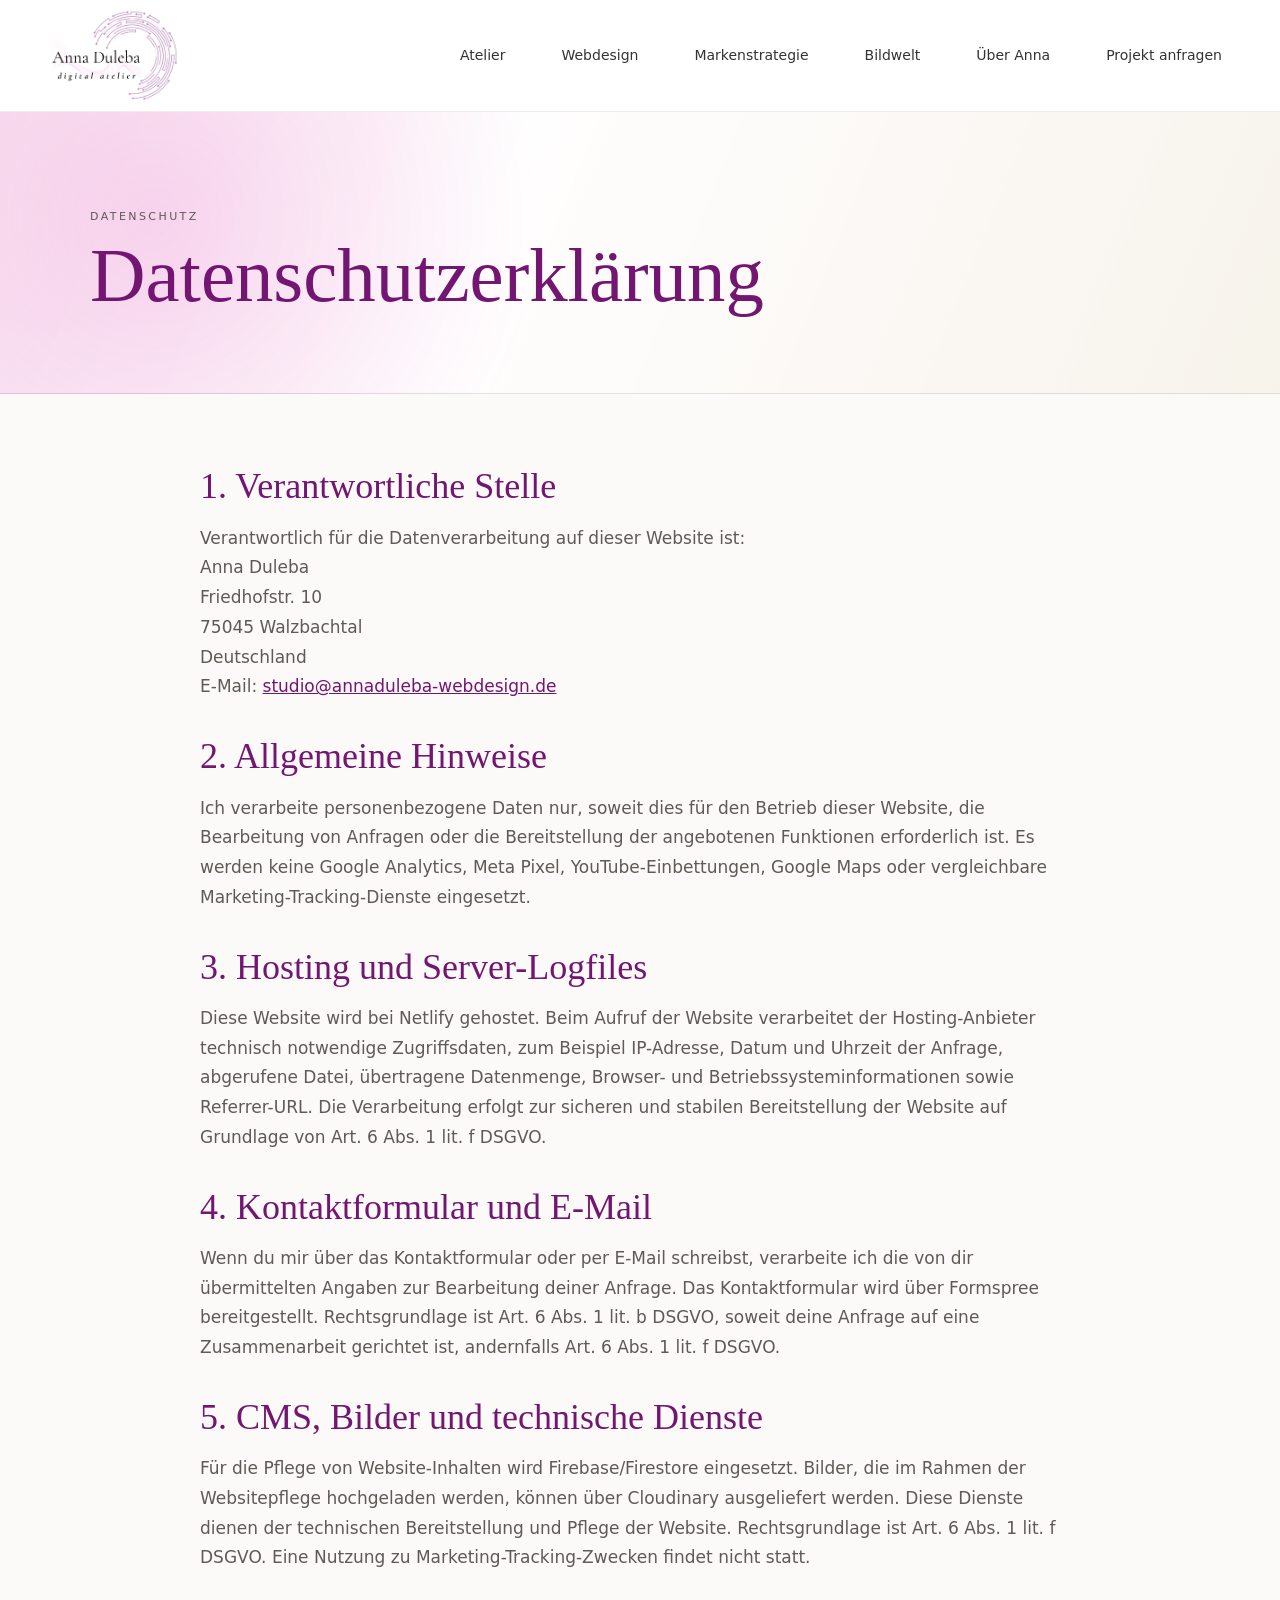
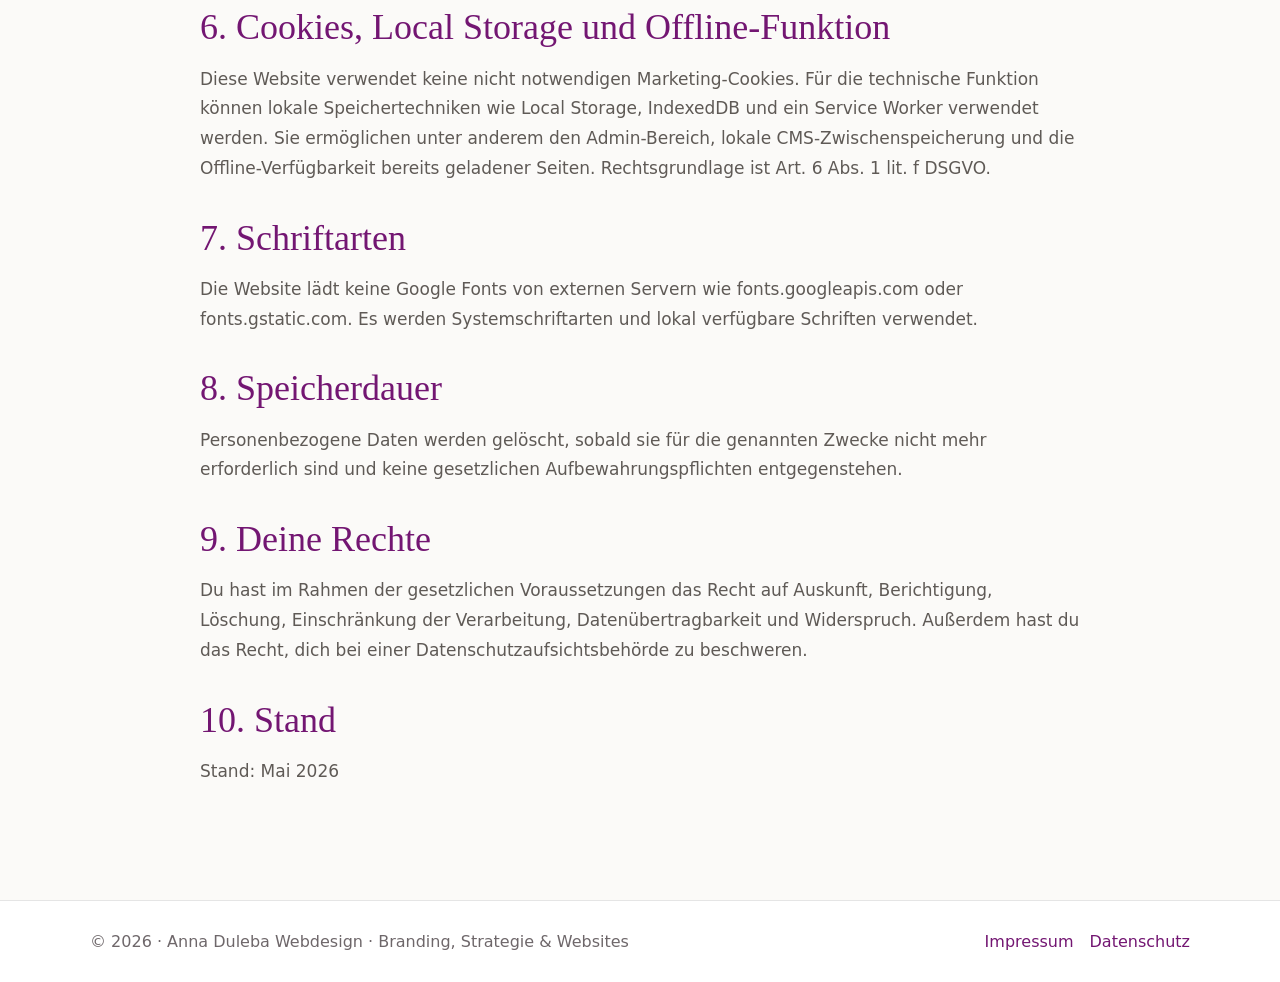
==== commit 9c0de197: "Fix logo path on legal pages" ====
--- a/datenschutz/index.html
+++ b/datenschutz/index.html
@@ -46,6 +46,6 @@
     </section>
   </main>
   <div id="site-footer"></div>
-  <script src="/main.js?v=legal-3"></script>
+  <script src="/main.js?v=legal-4"></script>
 </body>
 </html>
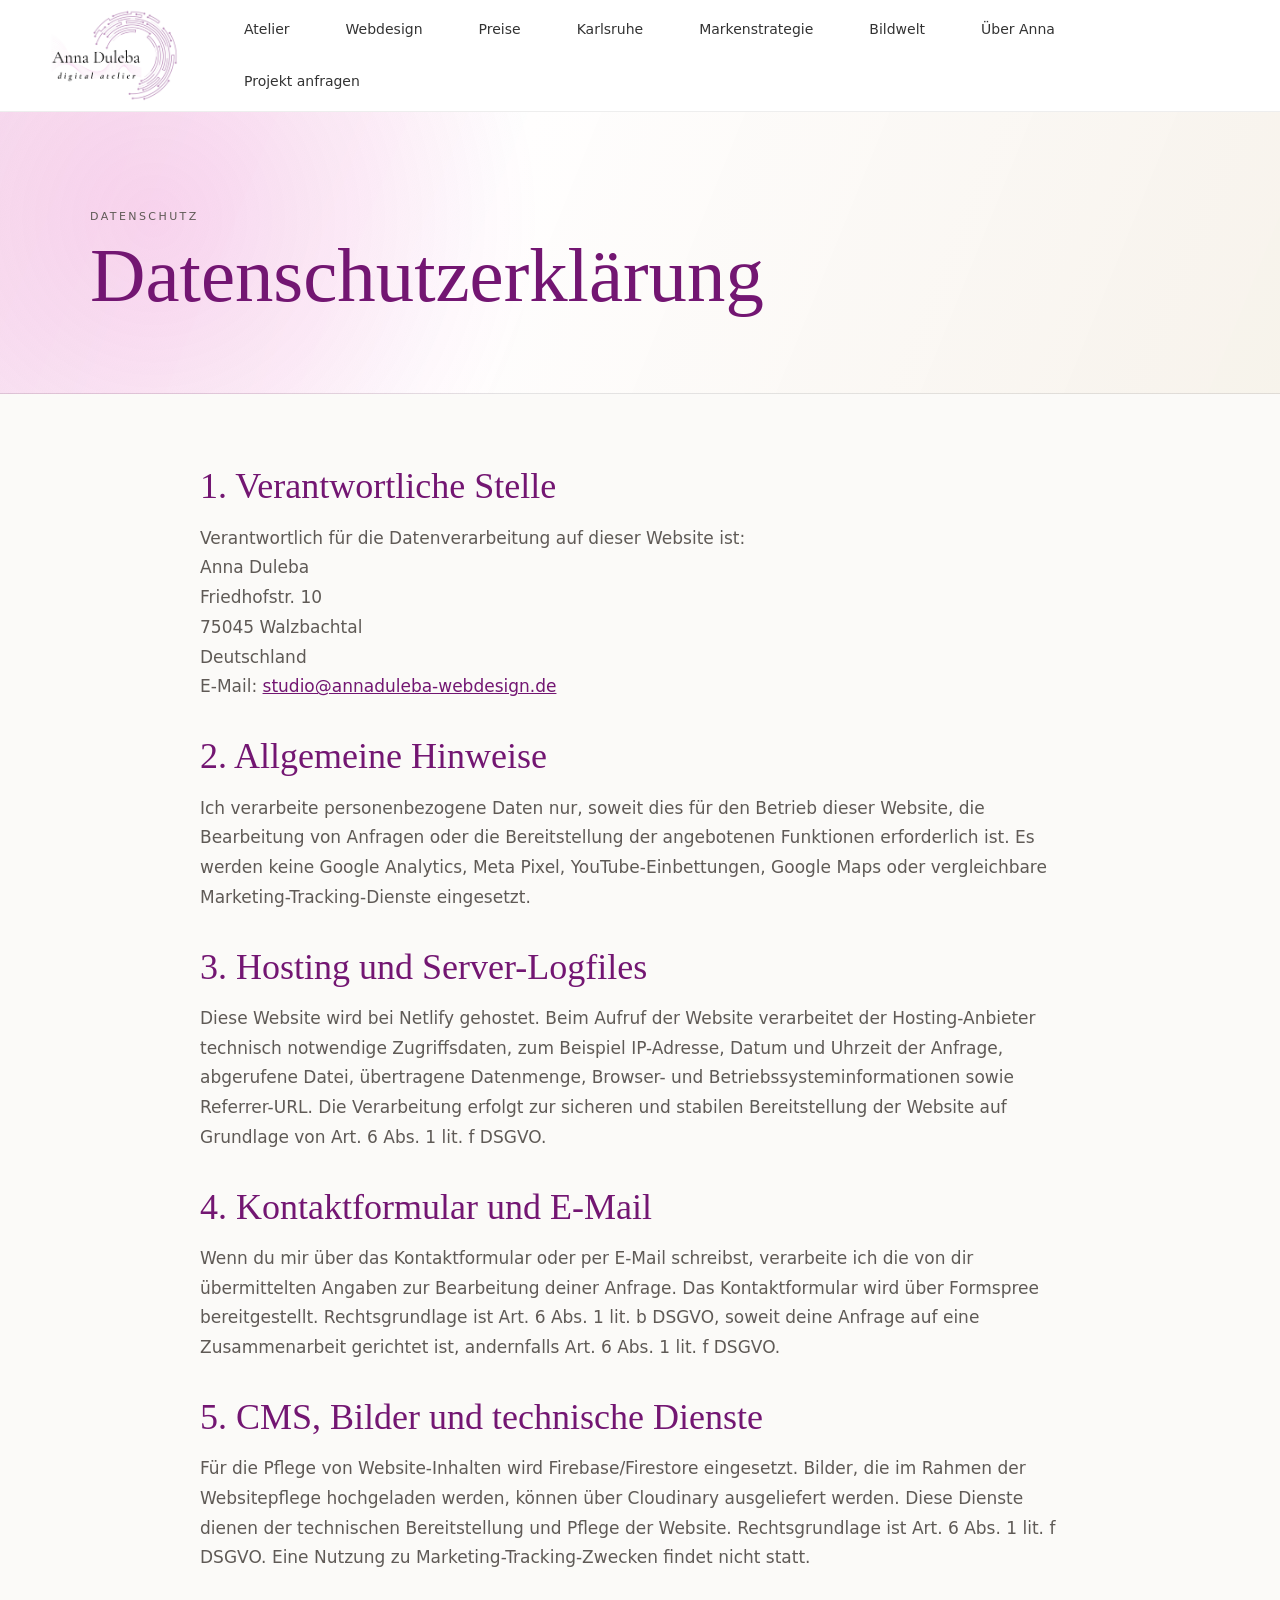
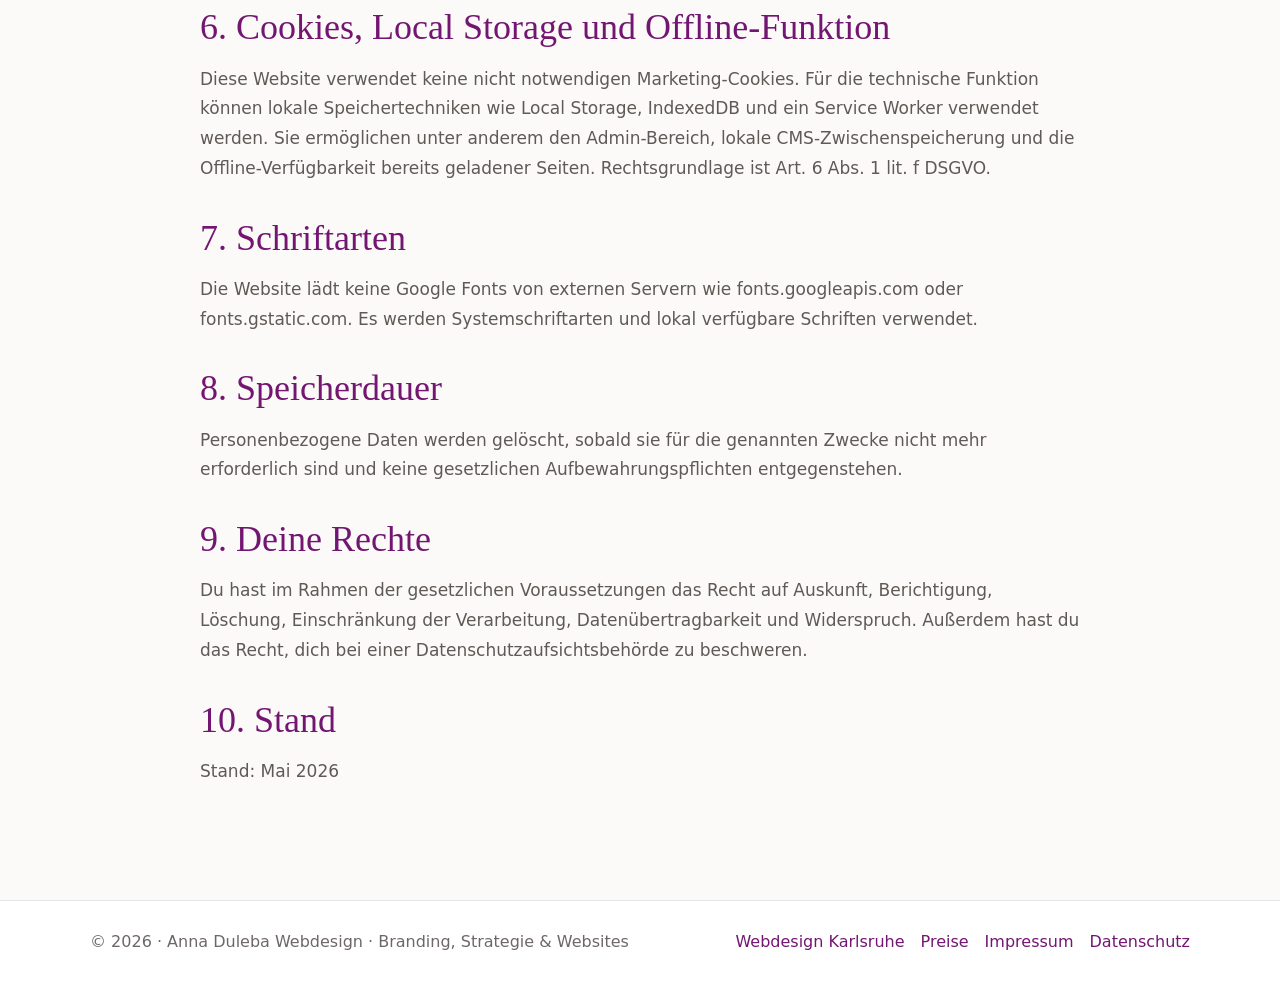
==== commit ec16026c: "Add stacked card scroll effect to Karlsruhe page" ====
--- a/datenschutz/index.html
+++ b/datenschutz/index.html
@@ -5,13 +5,13 @@
   <meta name="viewport" content="width=device-width,initial-scale=1" />
   <title>Datenschutz | Anna Duleba Digital Atelier</title>
   <meta name="description" content="Datenschutzerklärung von Anna Duleba Digital Atelier." />
-  <meta name="robots" content="index,follow" />
+  <meta name="robots" content="noindex,follow" />
   <link rel="canonical" href="https://annaduleba-webdesign.de/datenschutz/" />
   <link rel="icon" type="image/svg+xml" href="/favicon.svg">
   <link rel="icon" type="image/png" sizes="32x32" href="/favicon-32x32.png">
   <link rel="apple-touch-icon" href="/apple-touch-icon.png">
   <meta name="theme-color" content="#fffafd" />
-  <link rel="stylesheet" href="/styles.css?v=legal-1" />
+  <link rel="stylesheet" href="/styles.css?v=legal-2" />
 </head>
 <body class="page-legal">
   <div id="site-header" class="site-header-overlay"></div>
--- a/styles.css
+++ b/styles.css
@@ -2184,6 +2184,59 @@
   gap:16px;
 }
 
+.local-studio-window{
+  position:relative;
+  min-height:clamp(240px, 34vw, 430px);
+  margin:34px 0 28px;
+  border:1px solid rgba(115,22,114,.14);
+  border-radius:8px;
+  overflow:hidden;
+  background:
+    linear-gradient(135deg, rgba(255,255,255,.42), rgba(115,22,114,.16)),
+    radial-gradient(circle at 18% 28%, rgba(222,0,167,.18), transparent 34%),
+    repeating-linear-gradient(90deg, rgba(115,22,114,.06) 0 1px, transparent 1px 22px),
+    linear-gradient(145deg, rgba(255,255,255,.9), rgba(246,242,234,.84));
+  background-size:cover;
+  background-position:center;
+  box-shadow:0 22px 58px rgba(43,30,43,.08);
+}
+
+.local-studio-window[data-image-url]:not([data-image-url=""]){
+  background-size:cover;
+  background-position:center;
+}
+
+.local-studio-window::before{
+  content:"";
+  position:absolute;
+  inset:0;
+  background:linear-gradient(90deg, rgba(35,23,35,.44), rgba(35,23,35,.10) 48%, rgba(255,255,255,0));
+  pointer-events:none;
+}
+
+.local-studio-window__caption{
+  position:absolute;
+  left:28px;
+  bottom:26px;
+  max-width:420px;
+  color:#fff;
+  text-shadow:0 2px 18px rgba(35,23,35,.34);
+}
+
+.local-studio-window__caption span{
+  display:block;
+  margin-bottom:8px;
+  font-size:12px;
+  letter-spacing:.18em;
+  text-transform:uppercase;
+}
+
+.local-studio-window__caption p{
+  margin:0;
+  font-size:18px;
+  line-height:1.45;
+}
+
 .offer-grid article{
   min-height:310px;
   padding:24px;
@@ -2193,6 +2246,32 @@
     linear-gradient(145deg, rgba(255,255,255,.82), rgba(222,0,167,.055)),
     repeating-linear-gradient(90deg, rgba(115,22,114,.08) 0 1px, transparent 1px 18px);
   box-shadow:0 18px 46px rgba(43,30,43,.07);
+}
+
+.offer-grid .offer-card--with-image{
+  padding:0;
+  overflow:hidden;
+  display:flex;
+  flex-direction:column;
+}
+
+.offer-card__image{
+  min-height:150px;
+  background:
+    linear-gradient(135deg, rgba(115,22,114,.12), rgba(255,255,255,.18)),
+    radial-gradient(circle at 28% 22%, rgba(222,0,167,.16), transparent 32%),
+    linear-gradient(145deg, rgba(255,255,255,.7), rgba(246,242,234,.9));
+  background-size:cover;
+  background-position:center;
+}
+
+.offer-card__image[data-image-url]:not([data-image-url=""]){
+  background-size:cover;
+  background-position:center;
+}
+
+.offer-card__content{
+  padding:24px;
 }
 
 .offer-grid span{
@@ -2210,8 +2289,76 @@
   line-height:1.1;
 }
 
+.offer-card__content h3{
+  margin-top:34px;
+}
+
 .offer-grid p{
   color:var(--muted);
+}
+
+@media (min-width:981px){
+  body[data-page="webdesign-karlsruhe"] .stacked-card-section{
+    overflow:visible;
+  }
+
+  body[data-page="webdesign-karlsruhe"] .stacked-card-section > .container{
+    overflow:visible;
+  }
+
+  body[data-page="webdesign-karlsruhe"] .stacked-card-list{
+    display:block !important;
+    max-width:980px;
+    margin:42px auto 0;
+    padding-bottom:42vh;
+  }
+
+  body[data-page="webdesign-karlsruhe"] .stacked-card-list article{
+    position:sticky;
+    top:112px;
+    z-index:1;
+    min-height:clamp(360px, 44vh, 480px);
+    margin-bottom:28px;
+    padding:38px;
+    box-shadow:0 24px 70px rgba(43,30,43,.11);
+    transform-origin:center top;
+    will-change:transform;
+  }
+
+  body[data-page="webdesign-karlsruhe"] .stacked-card-list article:nth-child(1){ z-index:1; }
+  body[data-page="webdesign-karlsruhe"] .stacked-card-list article:nth-child(2){ z-index:2; }
+  body[data-page="webdesign-karlsruhe"] .stacked-card-list article:nth-child(3){ z-index:3; }
+  body[data-page="webdesign-karlsruhe"] .stacked-card-list article:nth-child(4){ z-index:4; }
+  body[data-page="webdesign-karlsruhe"] .stacked-card-list article:nth-child(5){ z-index:5; }
+  body[data-page="webdesign-karlsruhe"] .stacked-card-list article:nth-child(6){ z-index:6; }
+
+  body[data-page="webdesign-karlsruhe"] .stacked-card-list .offer-card--with-image{
+    padding:0;
+  }
+
+  body[data-page="webdesign-karlsruhe"] .stacked-card-list .offer-card__image{
+    min-height:210px;
+  }
+
+  body[data-page="webdesign-karlsruhe"] .stacked-card-list .offer-card__content{
+    padding:38px;
+  }
+
+  body[data-page="webdesign-karlsruhe"] .stacked-card-list h3{
+    max-width:660px;
+    margin-top:76px;
+    font-size:clamp(34px, 4.6vw, 62px);
+  }
+
+  body[data-page="webdesign-karlsruhe"] .stacked-card-list .offer-card__content h3{
+    margin-top:44px;
+  }
+
+  body[data-page="webdesign-karlsruhe"] .stacked-card-list p{
+    max-width:640px;
+    font-size:19px;
+    line-height:1.58;
+  }
 }
 
 .method-card{
@@ -2234,6 +2381,144 @@
   max-width:720px;
   margin-left:auto;
   margin-right:auto;
+}
+
+.prices-intro{
+  display:grid;
+  grid-template-columns:.9fr 1.1fr;
+  gap:54px;
+  align-items:start;
+  padding-top:82px;
+  padding-bottom:82px;
+}
+
+.prices-intro h2,
+.price-factors h2{
+  margin:8px 0 14px;
+  color:var(--accent-strong);
+  font-family:Georgia, 'Times New Roman', serif;
+  font-size:clamp(34px, 4vw, 58px);
+  font-weight:400;
+  line-height:1.05;
+}
+
+.prices-intro p{
+  color:var(--muted);
+  font-size:18px;
+}
+
+.price-grid{
+  display:grid;
+  grid-template-columns:repeat(4, minmax(0, 1fr));
+  gap:16px;
+}
+
+.price-card{
+  min-height:360px;
+  padding:28px;
+  border:1px solid rgba(115,22,114,.14);
+  border-radius:8px;
+  background:
+    linear-gradient(145deg, rgba(255,255,255,.9), rgba(222,0,167,.05)),
+    repeating-linear-gradient(90deg, rgba(115,22,114,.06) 0 1px, transparent 1px 18px);
+  box-shadow:0 18px 46px rgba(43,30,43,.07);
+}
+
+.price-card--featured{
+  background:
+    linear-gradient(145deg, rgba(255,255,255,.95), rgba(222,0,167,.095)),
+    repeating-linear-gradient(90deg, rgba(115,22,114,.075) 0 1px, transparent 1px 18px);
+  border-color:rgba(115,22,114,.24);
+}
+
+.price-card__label{
+  margin:0 0 54px;
+  color:var(--accent);
+  font-size:13px;
+  letter-spacing:.14em;
+  text-transform:uppercase;
+}
+
+.price-card h3{
+  margin:0 0 14px;
+  color:var(--accent-strong);
+  font-family:Georgia, 'Times New Roman', serif;
+  font-size:clamp(36px, 3vw, 48px);
+  font-weight:400;
+  line-height:1;
+}
+
+.price-card__text{
+  color:var(--muted);
+  min-height:94px;
+}
+
+.price-card ul{
+  margin:22px 0 0;
+  padding:0;
+  list-style:none;
+  display:grid;
+  gap:8px;
+  color:rgba(42,31,35,.76);
+}
+
+.price-card li::before{
+  content:"";
+  display:inline-block;
+  width:6px;
+  height:6px;
+  margin-right:9px;
+  border-radius:50%;
+  background:var(--accent);
+  transform:translateY(-1px);
+}
+
+.price-factors{
+  padding-top:92px;
+  padding-bottom:92px;
+}
+
+.factor-list{
+  display:grid;
+  grid-template-columns:repeat(3, minmax(0, 1fr));
+  gap:14px;
+}
+
+.factor-list div{
+  padding:22px;
+  border:1px solid rgba(115,22,114,.12);
+  border-radius:8px;
+  background:#fff;
+  box-shadow:0 14px 34px rgba(43,30,43,.05);
+}
+
+.factor-list strong{
+  display:block;
+  margin-bottom:8px;
+  color:var(--accent-strong);
+  font-family:Georgia, 'Times New Roman', serif;
+  font-size:23px;
+  font-weight:400;
+  line-height:1.1;
+}
+
+.factor-list span{
+  color:var(--muted);
+}
+
+@media (max-width:980px){
+  .price-grid,
+  .factor-list{
+    grid-template-columns:1fr 1fr;
+  }
+}
+
+@media (max-width:760px){
+  .prices-intro,
+  .price-grid,
+  .factor-list{
+    grid-template-columns:1fr;
+  }
 }
 
 @media (max-width:980px){
@@ -2985,6 +3270,7 @@
 }
 
 .contact-panel input,
+.contact-panel select,
 .contact-panel textarea{
   width:100%;
   border:1px solid rgba(115,22,114,.15);
@@ -2996,15 +3282,33 @@
   outline:none;
 }
 
+.contact-panel select{
+  min-height:49px;
+}
+
 .contact-panel textarea{
   min-height:180px;
   resize:vertical;
 }
 
 .contact-panel input:focus,
+.contact-panel select:focus,
 .contact-panel textarea:focus{
   border-color:rgba(115,22,114,.42);
   box-shadow:0 0 0 5px rgba(222,0,167,.08);
+}
+
+.contact-panel button.btn-primary{
+  border-color:rgba(115,22,114,.92);
+  background:var(--accent-strong);
+  color:#fff;
+  font-weight:700;
+  box-shadow:0 16px 34px rgba(115,22,114,.16);
+}
+
+.contact-panel button.btn-primary:hover{
+  background:#5f115f;
+  box-shadow:0 18px 40px rgba(115,22,114,.22);
 }
 
 .contact-note{
